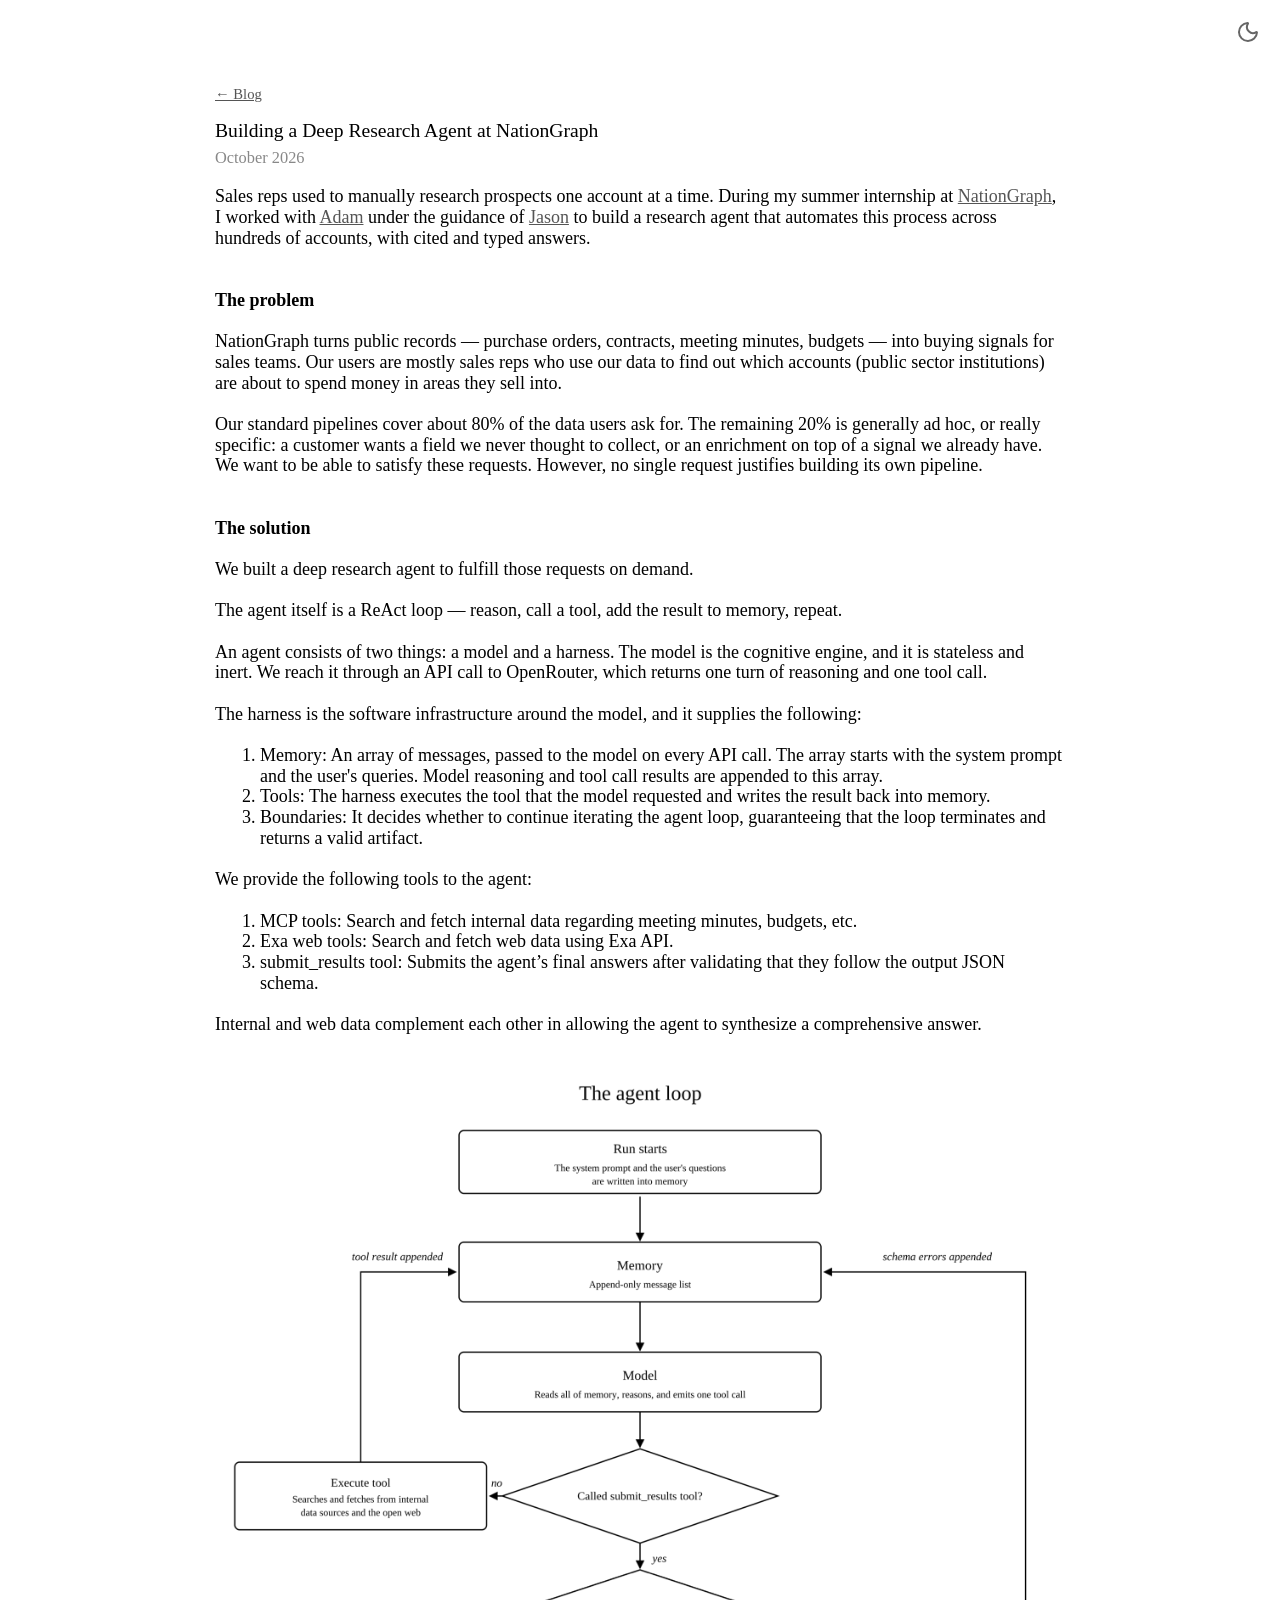
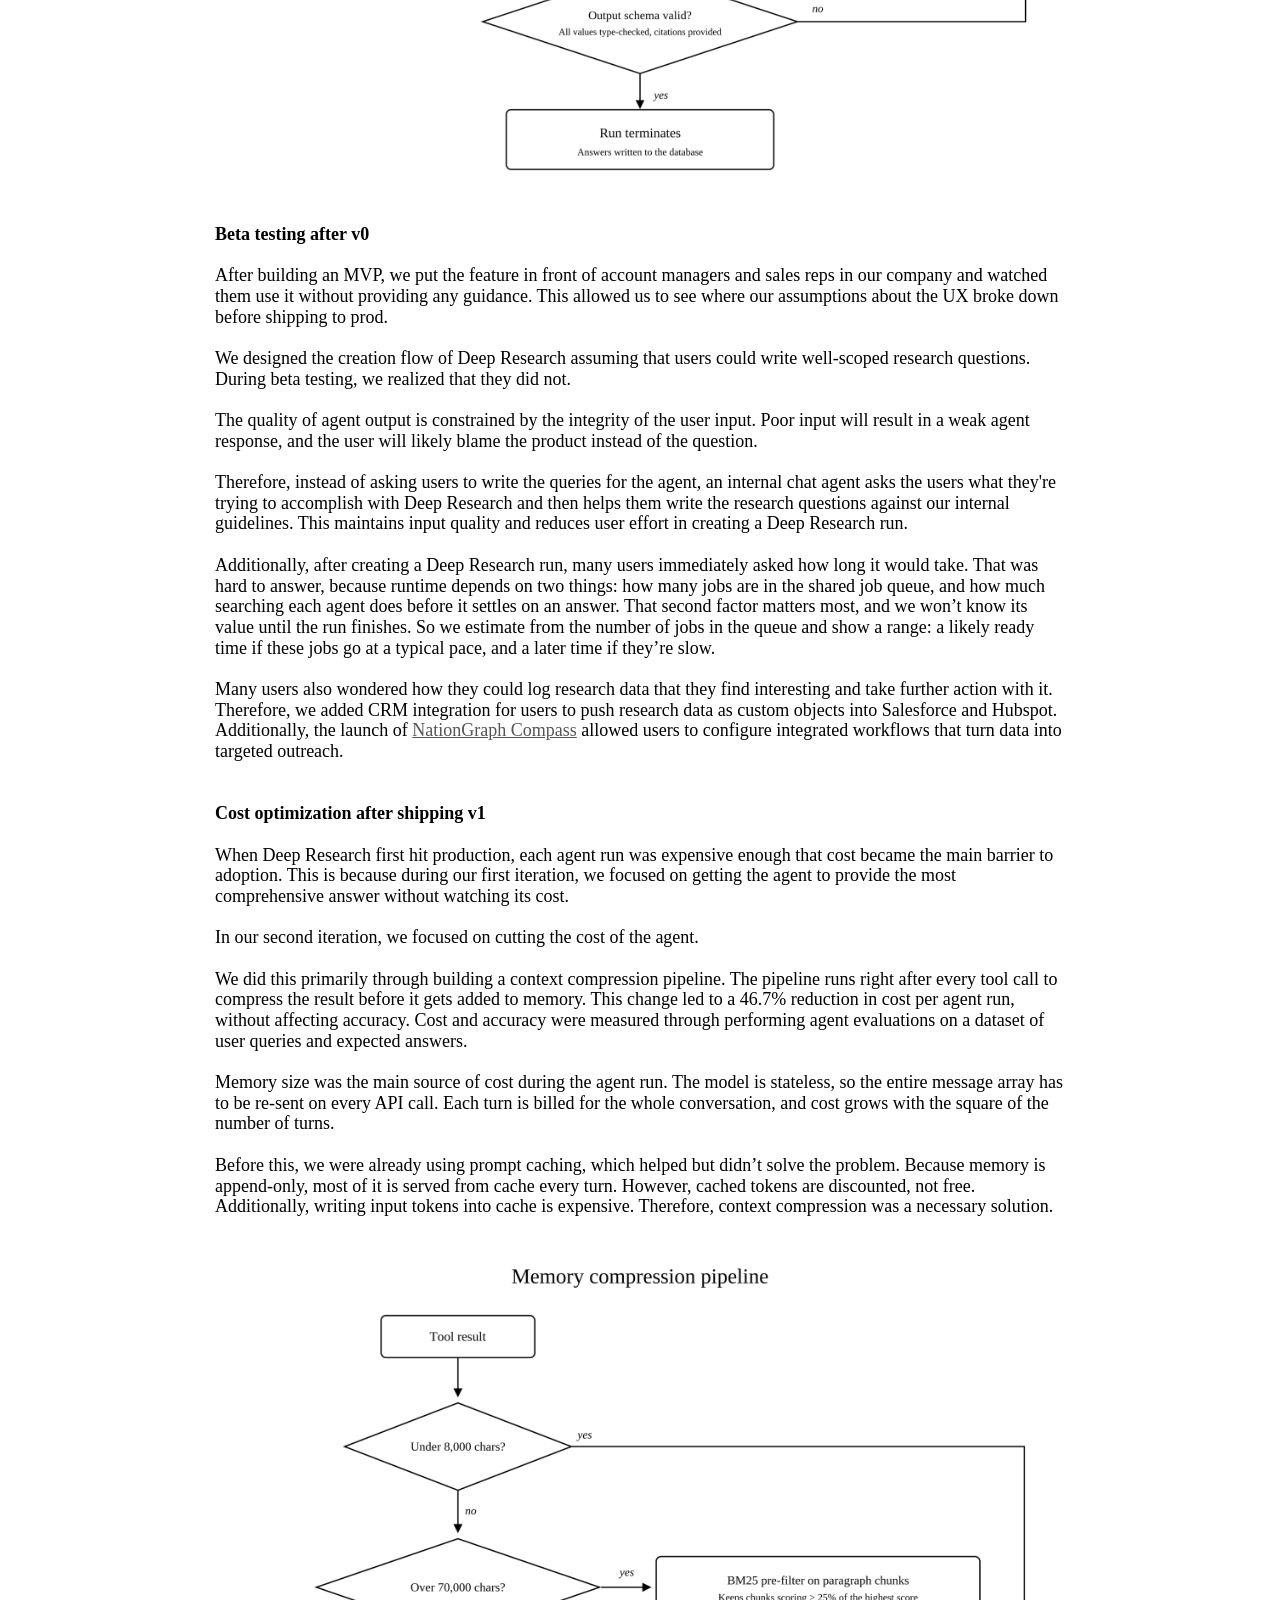
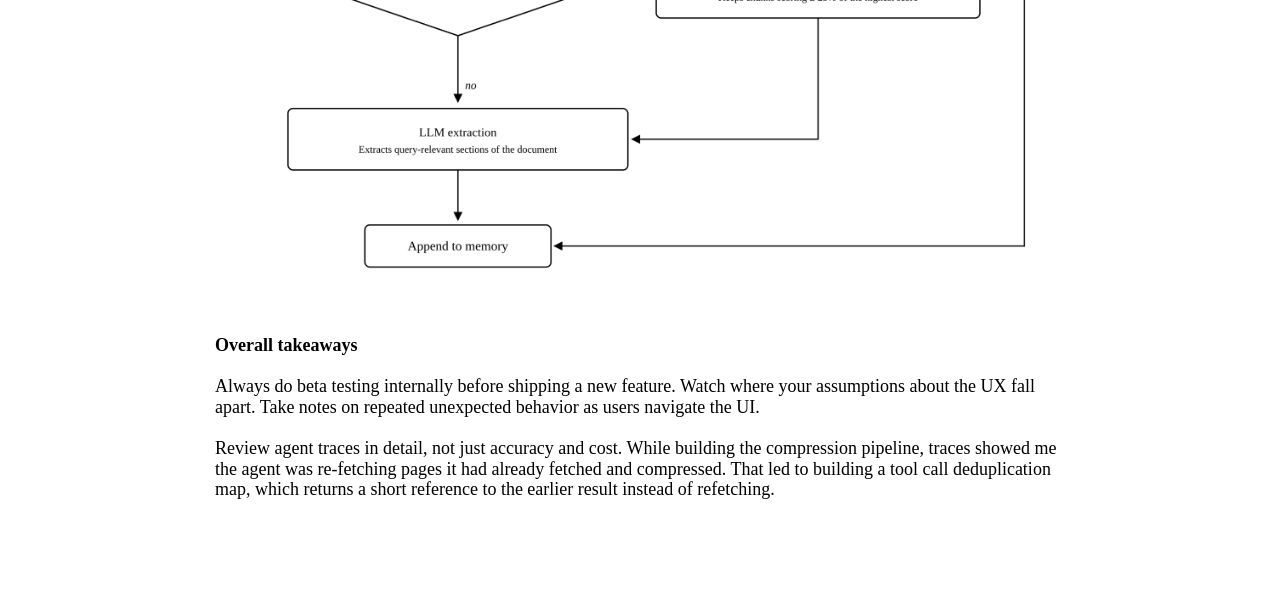
==== blog/building-a-deep-research-agent-at-nationgraph/index.html @ 51e27632 "fix image urls" ====
<!doctype html>
<html lang="en">
  <head>
    <meta charset="UTF-8" />
    <meta name="viewport" content="width=device-width, initial-scale=1.0" />
    <title>Building a Deep Research Agent at NationGraph | Joanna Lau</title>
    <link rel="icon" href="/favicon.ico" sizes="16x16 32x32 48x48" />
    <link rel="stylesheet" href="/styles.css" />
    <script>
      window.va = window.va || function () { (window.vaq = window.vaq || []).push(arguments); };
    </script>
    <script defer src="/_vercel/insights/script.js"></script>
  </head>
  <body>
    <input type="checkbox" id="theme-toggle" class="visually-hidden" aria-label="Dark mode" />
    <label for="theme-toggle" class="theme-toggle">
      <span class="label-dark"><svg aria-hidden="true" xmlns="http://www.w3.org/2000/svg" width="24" height="24" viewBox="0 0 24 24" fill="none" stroke="currentColor" stroke-width="2" stroke-linecap="round" stroke-linejoin="round" class="lucide lucide-moon preview-icon"><path d="M20.985 12.486a9 9 0 1 1-9.473-9.472c.405-.022.617.46.402.803a6 6 0 0 0 8.268 8.268c.344-.215.825-.004.803.401"/></svg></span>
      <span class="label-light"><svg aria-hidden="true" xmlns="http://www.w3.org/2000/svg" width="24" height="24" viewBox="0 0 24 24" fill="none" stroke="currentColor" stroke-width="2" stroke-linecap="round" stroke-linejoin="round" class="lucide lucide-sun preview-icon"><circle cx="12" cy="12" r="4"/><path d="M12 2v2"/><path d="M12 20v2"/><path d="m4.93 4.93 1.41 1.41"/><path d="m17.66 17.66 1.41 1.41"/><path d="M2 12h2"/><path d="M20 12h2"/><path d="m6.34 17.66-1.41 1.41"/><path d="m19.07 4.93-1.41 1.41"/></svg></span>
    </label>

    <main class="blog-post">
      <p class="back-link"><a href="/blog">&larr; Blog</a></p>
      <h1 class="post-title">Building a Deep Research Agent at NationGraph</h1>
      <p class="post-date">October 2026</p>
      <p>Sales reps used to manually research prospects one account at a time. During my summer internship at <a href="https://www.nationgraph.com/">NationGraph</a>, I worked with <a href="https://www.linkedin.com/in/adamomarali/">Adam</a> under the guidance of <a href="https://www.linkedin.com/in/jason-cao-1a8b94149/">Jason</a> to build a research agent that automates this process across hundreds of accounts, with cited and typed answers.</p>

      <h3>The problem</h3>
      <p>NationGraph turns public records — purchase orders, contracts, meeting minutes, budgets — into buying signals for sales teams. Our users are mostly sales reps who use our data to find out which accounts (public sector institutions) are about to spend money in areas they sell into.</p>
      <p>Our standard pipelines cover about 80% of the data users ask for. The remaining 20% is generally ad hoc, or really specific: a customer wants a field we never thought to collect, or an enrichment on top of a signal we already have. We want to be able to satisfy these requests. However, no single request justifies building its own pipeline.</p>

      <h3>The solution</h3>
      <p>We built a deep research agent to fulfill those requests on demand.</p>
      <p>The agent itself is a ReAct loop — reason, call a tool, add the result to memory, repeat.</p>
      <p>An agent consists of two things: a model and a harness. The model is the cognitive engine, and it is stateless and inert. We reach it through an API call to OpenRouter, which returns one turn of reasoning and one tool call.</p>
      <p>The harness is the software infrastructure around the model, and it supplies the following:</p>
      <ol>
        <li>Memory: An array of messages, passed to the model on every API call. The array starts with the system prompt and the user's queries. Model reasoning and tool call results are appended to this array.</li>
        <li>Tools: The harness executes the tool that the model requested and writes the result back into memory.</li>
        <li>Boundaries: It decides whether to continue iterating the agent loop, guaranteeing that the loop terminates and returns a valid artifact.</li>
      </ol>
      <p>We provide the following tools to the agent:</p>
      <ol>
        <li>MCP tools: Search and fetch internal data regarding meeting minutes, budgets, etc.</li>
        <li>Exa web tools: Search and fetch web data using Exa API.</li>
        <li>submit_results tool: Submits the agent’s final answers after validating that they follow the output JSON schema.</li>
      </ol>
      <p>Internal and web data complement each other in allowing the agent to synthesize a comprehensive answer.</p>

      <img class="blog-figure" src="/images/building-a-deep-research-agent-at-nationgraph/agent-loop.png" alt="The agent loop: run starts, memory, model, tool execution or submit_results, schema validation, run terminates" width="2000" height="1704" />

      <h3>Beta testing after v0</h3>
      <p>After building an MVP, we put the feature in front of account managers and sales reps in our company and watched them use it without providing any guidance. This allowed us to see where our assumptions about the UX broke down before shipping to prod.</p>
      <p>We designed the creation flow of Deep Research assuming that users could write well-scoped research questions. During beta testing, we realized that they did not.</p>
      <p>The quality of agent output is constrained by the integrity of the user input. Poor input will result in a weak agent response, and the user will likely blame the product instead of the question.</p>
      <p>Therefore, instead of asking users to write the queries for the agent, an internal chat agent asks the users what they're trying to accomplish with Deep Research and then helps them write the research questions against our internal guidelines. This maintains input quality and reduces user effort in creating a Deep Research run.</p>
      <p>Additionally, after creating a Deep Research run, many users immediately asked how long it would take. That was hard to answer, because runtime depends on two things: how many jobs are in the shared job queue, and how much searching each agent does before it settles on an answer. That second factor matters most, and we won’t know its value until the run finishes. So we estimate from the number of jobs in the queue and show a range: a likely ready time if these jobs go at a typical pace, and a later time if they’re slow.</p>
      <p>Many users also wondered how they could log research data that they find interesting and take further action with it. Therefore, we added CRM integration for users to push research data as custom objects into Salesforce and Hubspot. Additionally, the launch of <a href="https://www.nationgraph.com/compass">NationGraph Compass</a> allowed users to configure integrated workflows that turn data into targeted outreach.</p>

      <h3>Cost optimization after shipping v1</h3>
      <p>When Deep Research first hit production, each agent run was expensive enough that cost became the main barrier to adoption. This is because during our first iteration, we focused on getting the agent to provide the most comprehensive answer without watching its cost.</p>
      <p>In our second iteration, we focused on cutting the cost of the agent.</p>
      <p>We did this primarily through building a context compression pipeline. The pipeline runs right after every tool call to compress the result before it gets added to memory. This change led to a 46.7% reduction in cost per agent run, without affecting accuracy. Cost and accuracy were measured through performing agent evaluations on a dataset of user queries and expected answers.</p>
      <p>Memory size was the main source of cost during the agent run. The model is stateless, so the entire message array has to be re-sent on every API call. Each turn is billed for the whole conversation, and cost grows with the square of the number of turns.</p>
      <p>Before this, we were already using prompt caching, which helped but didn’t solve the problem. Because memory is append-only, most of it is served from cache every turn. However, cached tokens are discounted, not free. Additionally, writing input tokens into cache is expensive. Therefore, context compression was a necessary solution.</p>

      <img class="blog-figure" src="/images/building-a-deep-research-agent-at-nationgraph/memory-compression-pipeline.png" alt="Memory compression pipeline: tool results under 8,000 characters pass through; longer ones are BM25 pre-filtered if over 70,000 characters, then LLM-extracted before being appended to memory" width="2000" height="1535" />

      <h3>Overall takeaways</h3>
      <p>Always do beta testing internally before shipping a new feature. Watch where your assumptions about the UX fall apart. Take notes on repeated unexpected behavior as users navigate the UI.</p>
      <p>Review agent traces in detail, not just accuracy and cost. While building the compression pipeline, traces showed me the agent was re-fetching pages it had already fetched and compressed. That led to building a tool call deduplication map, which returns a short reference to the earlier result instead of refetching.</p>
    </main>
  </body>
</html>
---- styles.css ----
:root {
  --bg: #fff;
  --fg: #000;
  --link: #555; /* Dark grey */
  --muted: #888; /* Medium-light grey for secondary text, e.g. job roles */
}

/* Dark mode: switched on by the checkbox, no JavaScript needed. */
:root:has(#theme-toggle:checked) {
  --bg: #000;
  --fg: #e0e0e0;
  --link: #aaa;
  --muted: #888;
}

*,
*::before,
*::after {
  box-sizing: border-box;
}

body {
  margin: 0;
  font-family: 'Times New Roman', Times, serif;
  font-size: 12pt; /* Sizes in pt match Word's font sizes. */
  line-height: 1.5;
  background-color: var(--bg);
  color: var(--fg);
  transition:
    background-color 0.2s ease,
    color 0.2s ease;
}

/* Content column centered on the page, with text aligned left and top inside it. */
main {
  max-width: 640px;
  margin: 0 auto;
  padding: 74px 40px;
  text-align: left;
}

/* The 20px top padding is the only space above the first line; drop the heading's default margin. */
main > :first-child {
  margin-top: 0;
}

a {
  color: var(--link);
}

/* Name on the left, social icons on the right, vertically centered on one line. */
.page-header {
  display: flex;
  justify-content: space-between;
  align-items: center;
  gap: 1rem;
  margin-bottom: 1rem;
}

.page-header h2,
.page-header .social-links {
  margin: 0;
}

/* Page title on the left, a link on the right, aligned on the text baseline. */
.page-title {
  display: flex;
  justify-content: space-between;
  align-items: baseline;
  gap: 1rem;
}

.page-title h2 {
  margin: 0.83em 0;
}

.page-title a {
  font-size: 11pt;
}

main > .page-title:first-child {
  margin-top: 0;
}

main > .page-title:first-child h2 {
  margin-top: 0;
}

/* Blog catalog entry: title on the left, date on the right, same line (like .job-header). */
.post {
  margin-bottom: 1rem;
}

/* Blog post, laid out like reading a document full screen: large Times New Roman text
   (18px) in an 850px column with wide margins, single line spacing, one blank line between
   paragraphs, two before a section title. Children size themselves in em from this. */
main.blog-post {
  max-width: calc(850px + 80px); /* 850px of text plus the 40px side padding */
  padding-top: 86px;
  font-size: 18px;
  line-height: 1.15;
}

.blog-post p {
  margin: 0 0 1.15em;
}

.blog-post .back-link {
  font-size: 11pt;
}

/* Title: Times New Roman regular, a little larger than the body, as in the original document. */
.post-title {
  margin: 0;
  font-size: 1.09em;
  font-weight: normal;
}

.blog-post .post-date {
  margin: 0.4em 0 1.15em;
  font-size: 0.91em;
  color: var(--muted);
}

.blog-post h3 {
  margin: 2.3em 0 1.15em;
  font-size: 1em;
}

.blog-post ol,
.blog-post ul {
  margin: 0 0 1.15em;
  padding-left: 2.5em;
}

.post-header a {
  color: var(--fg);
}

.post-header {
  display: flex;
  justify-content: space-between;
  align-items: baseline;
  gap: 1rem;
}

.back-link {
  margin-bottom: 1rem;
}

main > .back-link + h2 {
  margin-top: 0;
}

.blog-figure {
  display: block;
  width: 100%;
  height: auto;
  margin: 1.5rem 0;
}

/* Social icon links in a row; faded like the theme toggle, fully opaque on hover. */
.social-links {
  display: flex;
  flex-wrap: wrap;
  align-items: center;
  gap: 0.7rem;
}

.social-links a {
  display: flex;
  color: var(--fg);
  opacity: 0.6;
  transition: opacity 0.15s ease;
}

.social-links a:hover,
.social-links a:focus-visible {
  opacity: 1;
}

.social-links svg {
  display: block;
  width: 22px;
  height: 22px;
}

/* Photo carousel: photos stacked in one spot; the active one fades in. */
.carousel {
  display: grid;
  margin-top: 0.75rem;
  overflow: hidden;
  border-radius: 4px;
}

.carousel img {
  grid-area: 1 / 1;
  display: block;
  width: 100%;
  height: auto;
  opacity: 0;
}

.carousel img.active {
  opacity: 1;
}

/* Tap hint (a hand icon) in the carousel's bottom-right corner, only on touch screens
   (phones and tablets). Taps pass through it to the carousel. */
.tap-hint {
  grid-area: 1 / 1;
  align-self: end;
  justify-self: end;
  display: none;
  margin: 0 0.75rem 0.75rem 0;
  padding: 0.24em;
  border-radius: 999px;
  background: rgba(0, 0, 0, 0.55);
  color: #fff;
  font-size: 11pt;
  pointer-events: none;
  animation: tap-hint-pulse 1.6s ease-in-out infinite;
}

/* Tilt the hand slightly so it looks casual rather than rigid. */
.tap-hint svg {
  display: block;
  transform: rotate(-15deg);
}

@media (hover: none) and (pointer: coarse) {
  .tap-hint {
    display: flex;
  }
}

@keyframes tap-hint-pulse {
  50% {
    transform: scale(1.06);
  }
}

@media (prefers-reduced-motion: reduce) {
  .tap-hint {
    animation: none;
  }
}

/* Description of the photo that's showing; filled in by the carousel script. */
.carousel-caption {
  min-height: 1.5em; /* Keep the line's space even when a photo has no caption. */
  margin-top: 0.4rem;
  font-size: 11pt;
  color: var(--muted);
  text-align: center;
}

.job {
  margin-bottom: 1rem;
}

/* Company name on the left, year on the right, same line. */
.job-header {
  display: flex;
  justify-content: space-between;
  align-items: baseline;
  gap: 1rem;
}

/* Extra space between the content sections (e.g. intro and Work). */
.section + .section {
  margin-top: 2.5rem;
}

/* Gap between the paragraphs in the intro. */
.intro > p + p {
  margin-top: 17px;
}

/* Company logo before a company name. Its center stays at the middle of the capital
   letters; change --logo-size to resize it (1cap = exactly as tall as the capitals). */
.company-logo {
  --logo-size: 2cap;
  height: 1.192em; /* Fallback: 1.8x Times New Roman's cap height (0.662em). */
  height: var(--logo-size);
  width: auto;
  border-radius: 20%; /* Crop the square logo to a circle. */
  margin-right: 0.3em;
  /* Lower the bottom by half the extra height so the center doesn't move. */
  vertical-align: -0.265em;
  vertical-align: calc((1cap - var(--logo-size)) / 2);
}

/* Role next to the company name, in grey. */
.job-role {
  margin-left: 1em;
  font-size: 11pt;
  color: var(--muted);
}

.job-desc {
  font-size: 11pt;
  font-style: italic;
}

h1 {
  font-size: inherit;
}

/* Name */
h2 {
  font-size: 14pt;
}

/* Section titles, e.g. Work */
h3 {
  font-size: 12pt;
}

h1 {
  margin: 0 0 1rem;
}

p {
  margin: 0.25rem 0;
}

/* Icon-only theme toggle: slightly faded, fully opaque on hover. */
.theme-toggle {
  position: fixed;
  top: 16px;
  right: 16px;
  display: flex;
  padding: 4px;
  border-radius: 6px;
  cursor: pointer;
  user-select: none;
  opacity: 0.6;
  transition: opacity 0.15s ease;
}

.theme-toggle:hover {
  opacity: 1;
}

/* Remove the inline gap under the icons. */
.theme-toggle svg {
  display: block;
}

#theme-toggle:focus-visible + .theme-toggle {
  opacity: 1;
  outline: 2px solid var(--fg);
  outline-offset: 2px;
}

.label-light,
#theme-toggle:checked + .theme-toggle .label-dark {
  display: none;
}

#theme-toggle:checked + .theme-toggle .label-light {
  display: block;
}

/* Hidden visually but still reachable by keyboard and screen readers. */
.visually-hidden {
  position: absolute;
  width: 1px;
  height: 1px;
  margin: -1px;
  overflow: hidden;
  clip: rect(0 0 0 0);
  white-space: nowrap;
  border: 0;
}

/* Small logo shown inline with text; sized to the text so it scales with it. */
.inline-icon {
  /* Optical nudge upward; the icon is taller than the capitals, so true centering looks low. */
  --icon-nudge: 0.08em;
  height: 1.25em;
  width: auto;
  /* Center the icon on the capital letters (half the cap height minus half the icon), then nudge. */
  vertical-align: calc(-0.275em + var(--icon-nudge));
  vertical-align: calc(0.5cap - 0.625em + var(--icon-nudge));
}
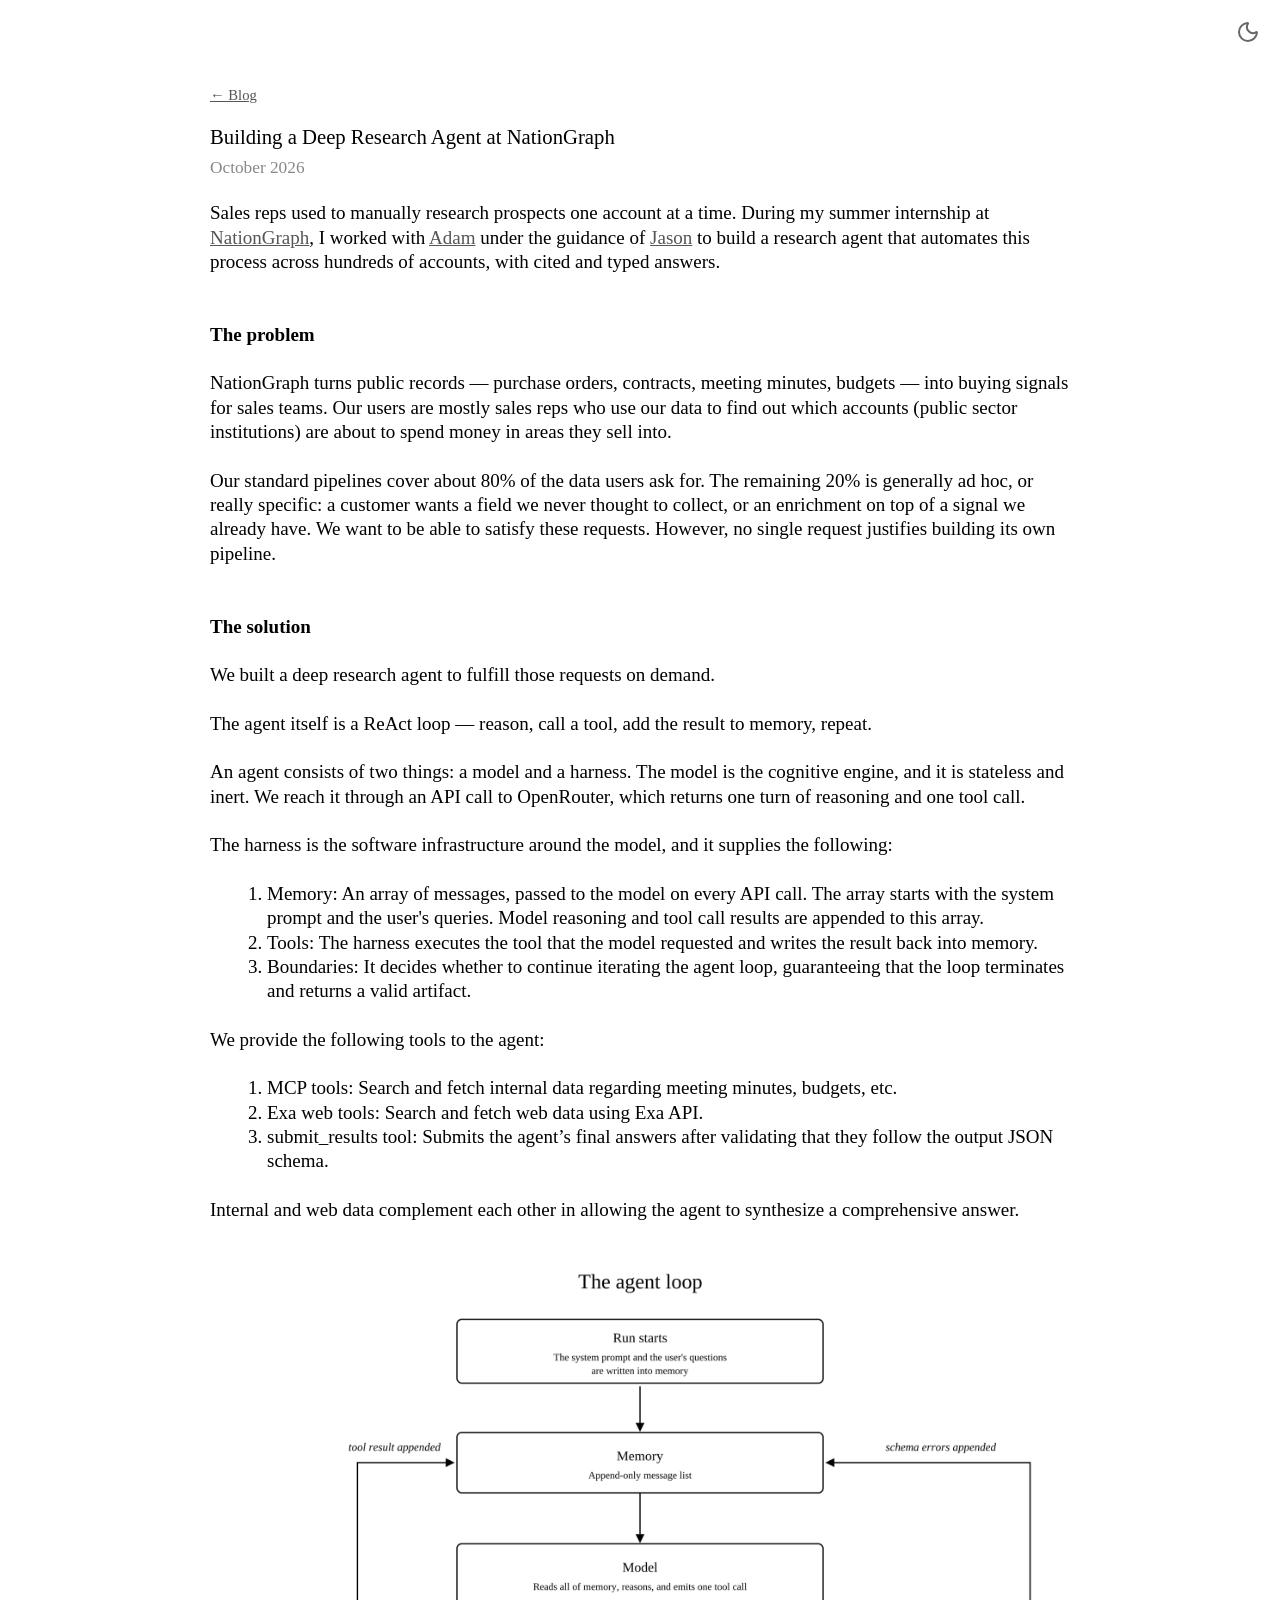
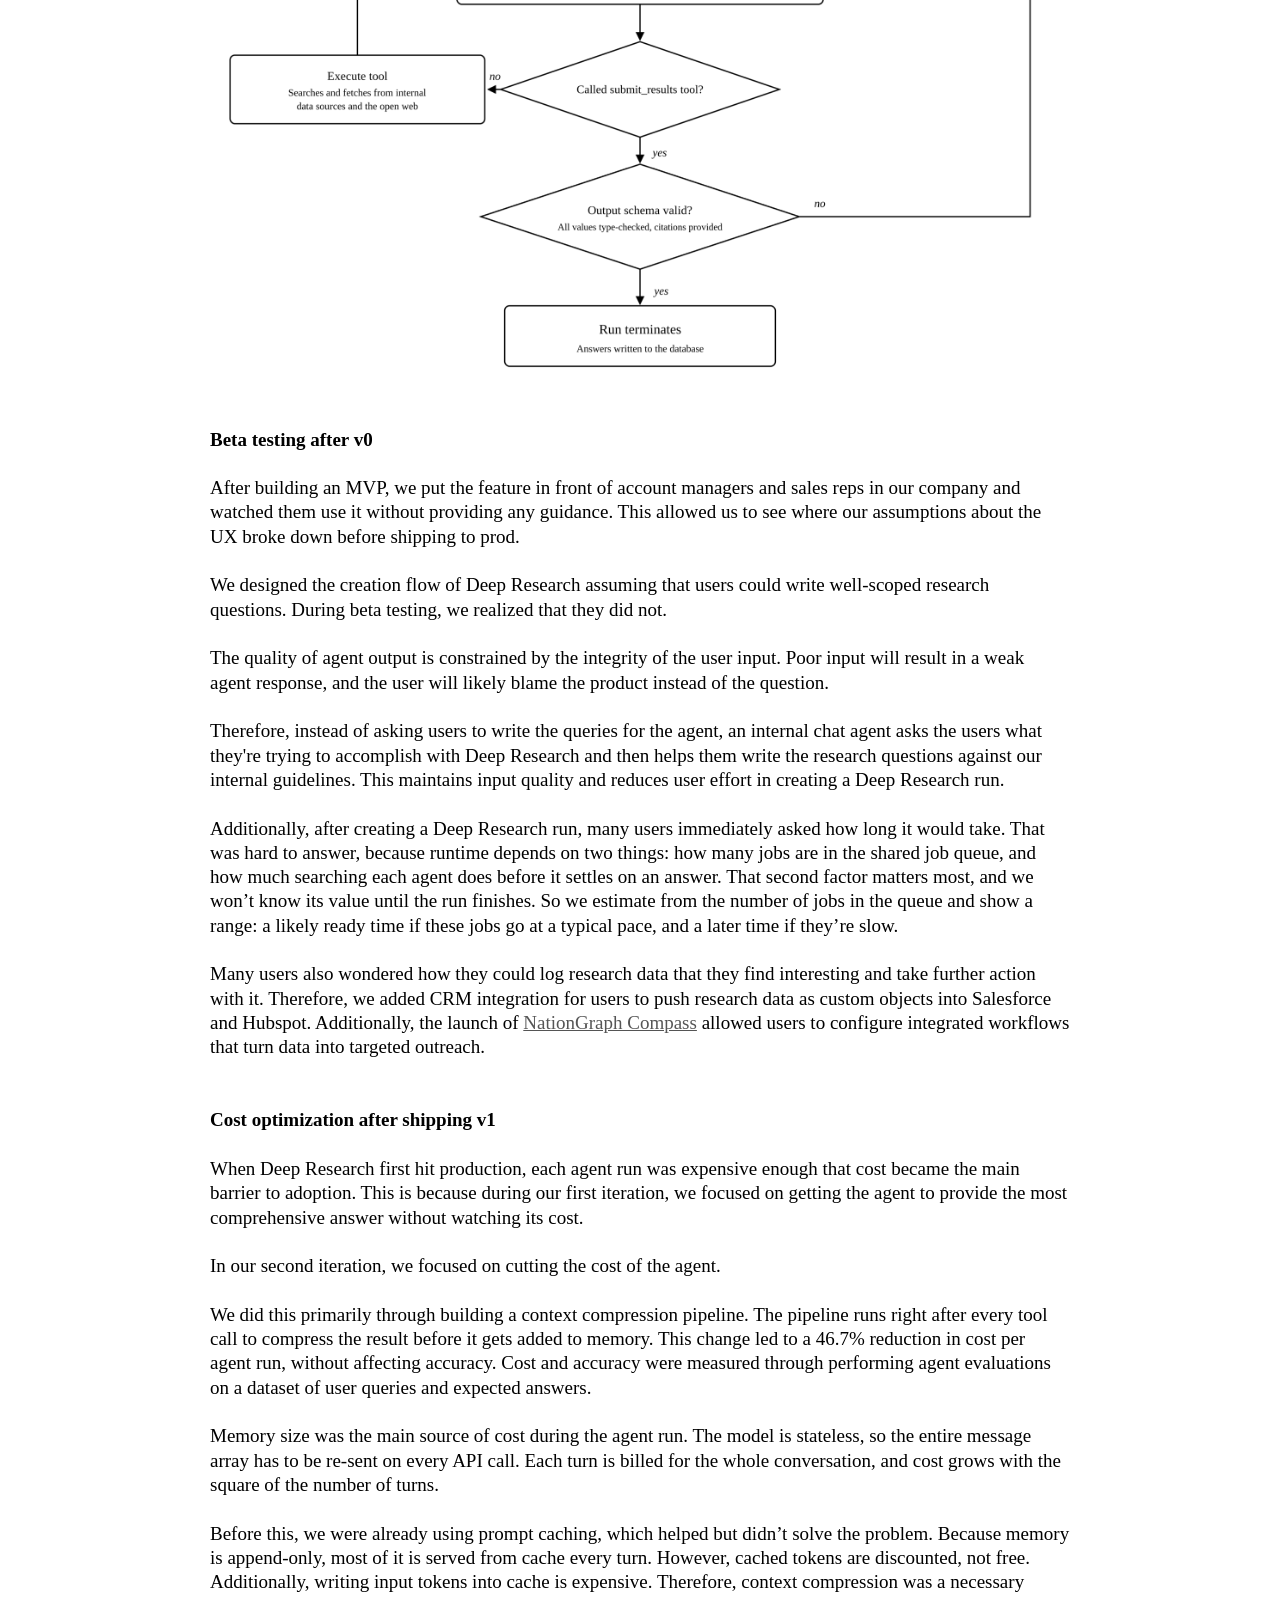
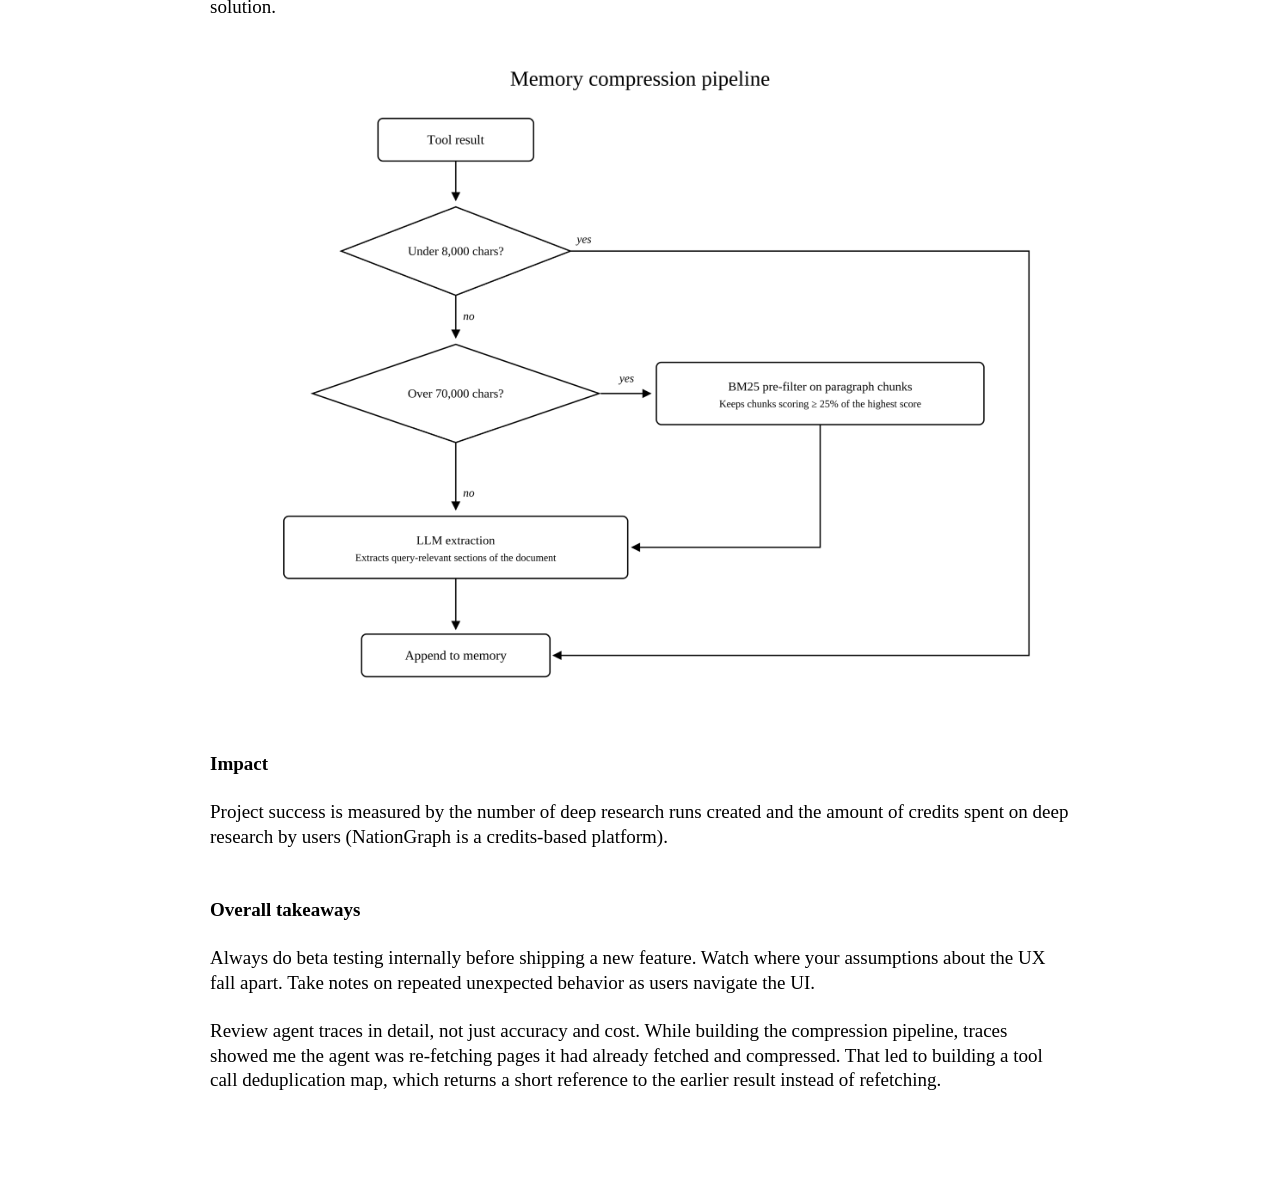
==== commit 74c041be: "update blog" ====
--- a/blog/building-a-deep-research-agent-at-nationgraph/index.html
+++ b/blog/building-a-deep-research-agent-at-nationgraph/index.html
@@ -65,6 +65,9 @@
 
       <img class="blog-figure" src="/images/building-a-deep-research-agent-at-nationgraph/memory-compression-pipeline.png" alt="Memory compression pipeline: tool results under 8,000 characters pass through; longer ones are BM25 pre-filtered if over 70,000 characters, then LLM-extracted before being appended to memory" width="2000" height="1535" />
 
+      <h3>Impact</h3>
+      <p>Project success is measured by the number of deep research runs created and the amount of credits spent on deep research by users (NationGraph is a credits-based platform).</p>
+
       <h3>Overall takeaways</h3>
       <p>Always do beta testing internally before shipping a new feature. Watch where your assumptions about the UX fall apart. Take notes on repeated unexpected behavior as users navigate the UI.</p>
       <p>Review agent traces in detail, not just accuracy and cost. While building the compression pipeline, traces showed me the agent was re-fetching pages it had already fetched and compressed. That led to building a tool call deduplication map, which returns a short reference to the earlier result instead of refetching.</p>
--- a/styles.css
+++ b/styles.css
@@ -92,17 +92,17 @@
 }
 
 /* Blog post, laid out like reading a document full screen: large Times New Roman text
-   (18px) in an 850px column with wide margins, single line spacing, one blank line between
+   (19px) in an 860px column with wide margins, single line spacing, one blank line between
    paragraphs, two before a section title. Children size themselves in em from this. */
 main.blog-post {
-  max-width: calc(850px + 80px); /* 850px of text plus the 40px side padding */
+  max-width: calc(860px + 80px); /* 860px of text plus the 40px side padding */
   padding-top: 86px;
-  font-size: 18px;
-  line-height: 1.15;
+  font-size: 19px;
+  line-height: 1.28;
 }
 
 .blog-post p {
-  margin: 0 0 1.15em;
+  margin: 0 0 1.28em;
 }
 
 .blog-post .back-link {
@@ -117,20 +117,20 @@
 }
 
 .blog-post .post-date {
-  margin: 0.4em 0 1.15em;
+  margin: 0.4em 0 1.28em;
   font-size: 0.91em;
   color: var(--muted);
 }
 
 .blog-post h3 {
-  margin: 2.3em 0 1.15em;
+  margin: 2.56em 0 1.28em;
   font-size: 1em;
 }
 
 .blog-post ol,
 .blog-post ul {
-  margin: 0 0 1.15em;
-  padding-left: 2.5em;
+  margin: 0 0 1.28em;
+  padding-left: 3em;
 }
 
 .post-header a {
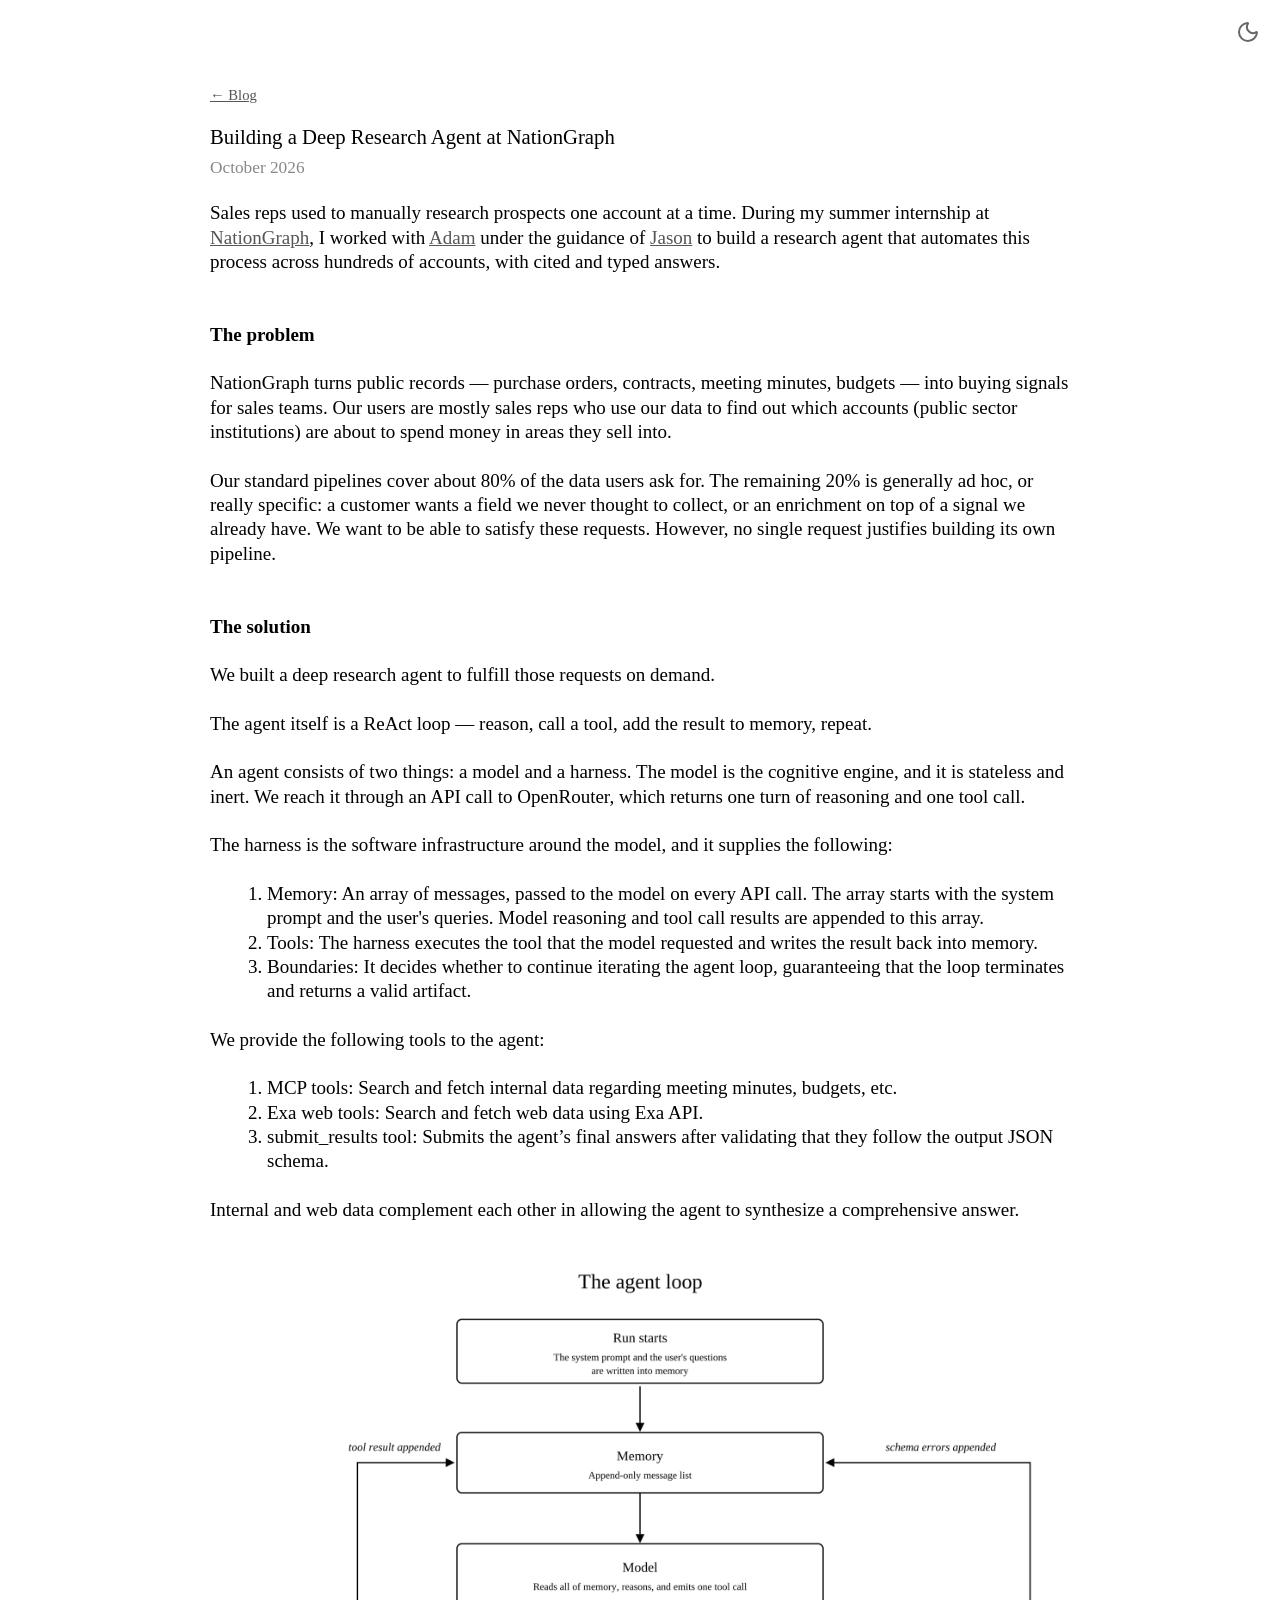
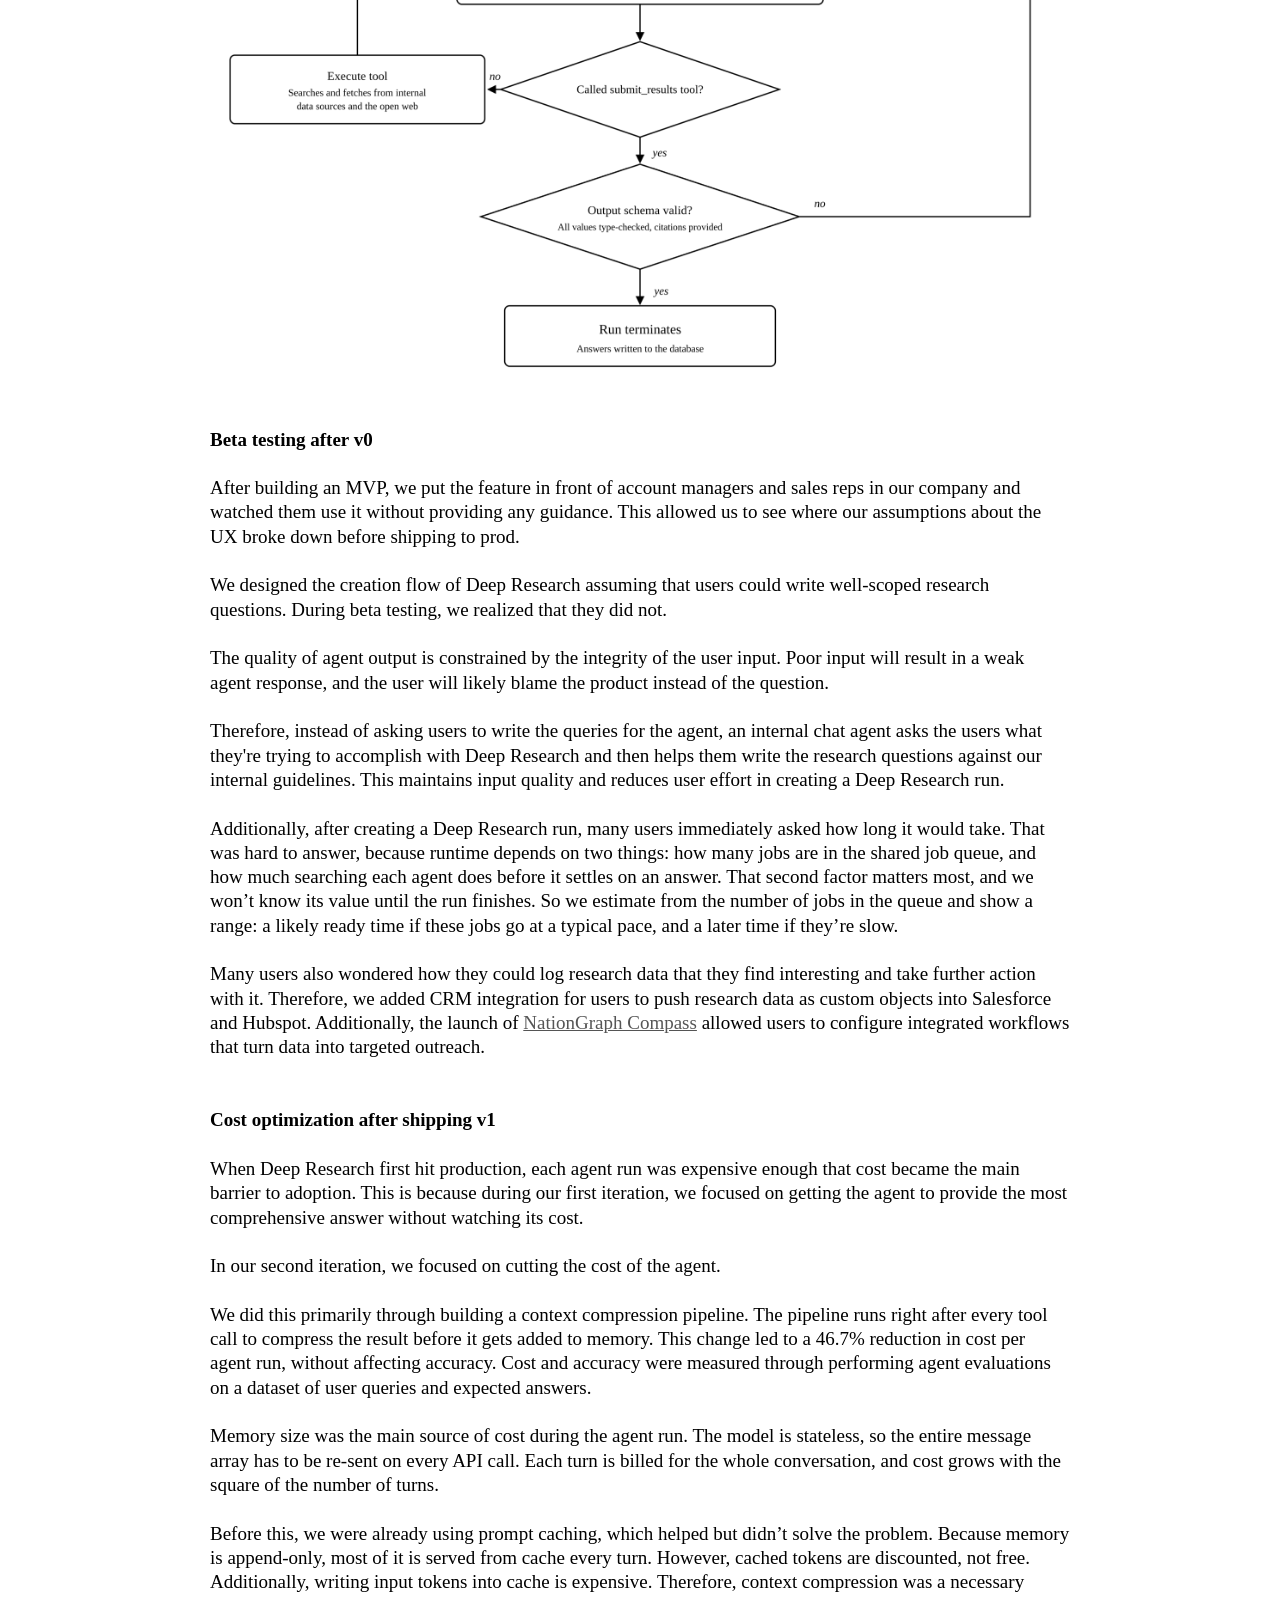
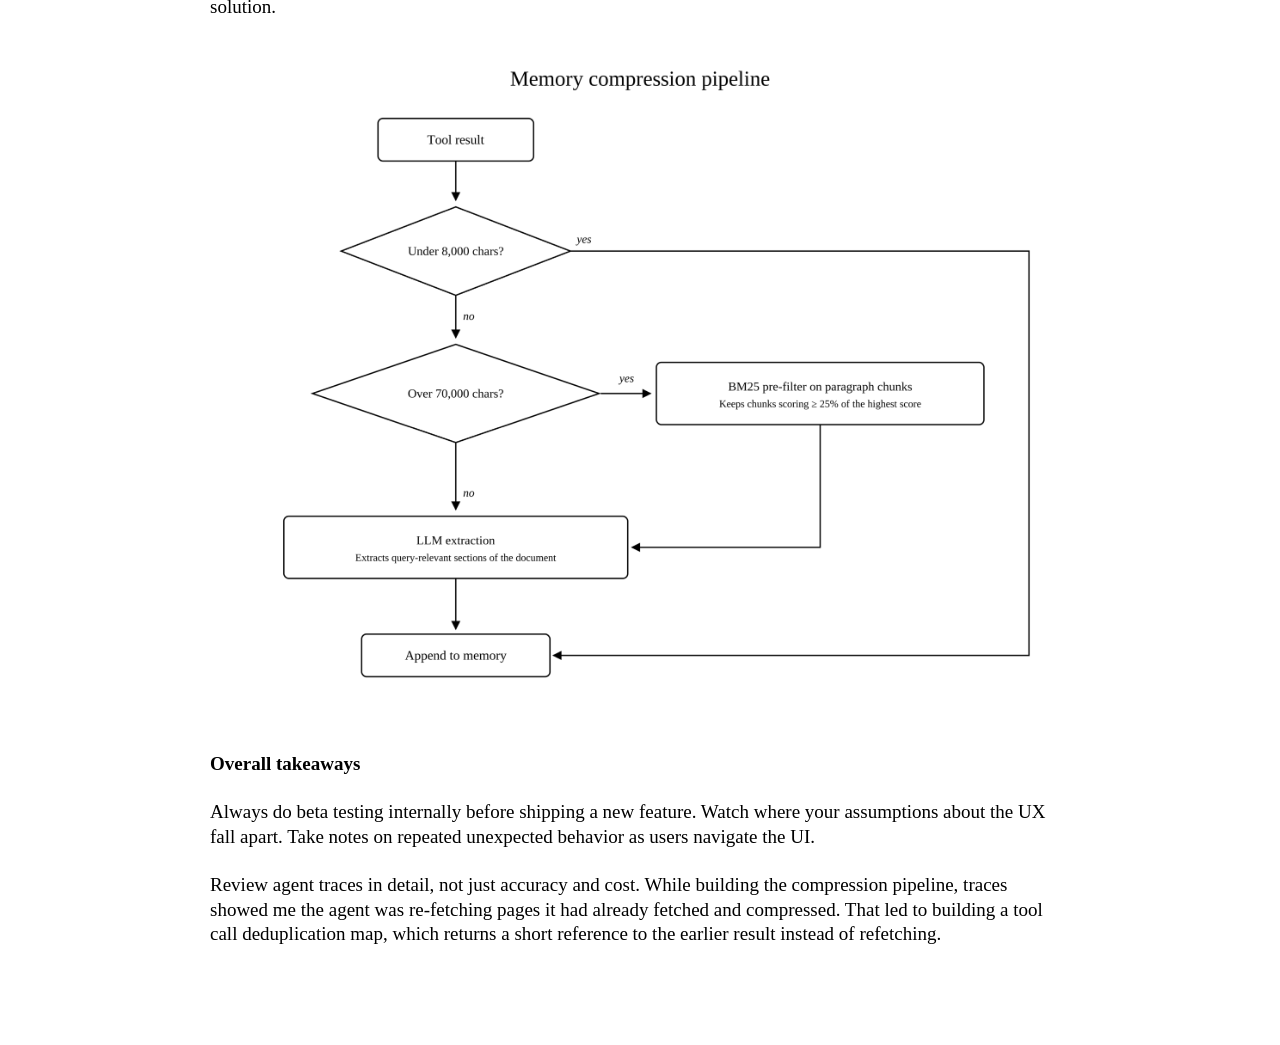
==== commit 2bf7d43a: "update blog" ====
--- a/blog/building-a-deep-research-agent-at-nationgraph/index.html
+++ b/blog/building-a-deep-research-agent-at-nationgraph/index.html
@@ -65,9 +65,6 @@
 
       <img class="blog-figure" src="/images/building-a-deep-research-agent-at-nationgraph/memory-compression-pipeline.png" alt="Memory compression pipeline: tool results under 8,000 characters pass through; longer ones are BM25 pre-filtered if over 70,000 characters, then LLM-extracted before being appended to memory" width="2000" height="1535" />
 
-      <h3>Impact</h3>
-      <p>Project success is measured by the number of deep research runs created and the amount of credits spent on deep research by users (NationGraph is a credits-based platform).</p>
-
       <h3>Overall takeaways</h3>
       <p>Always do beta testing internally before shipping a new feature. Watch where your assumptions about the UX fall apart. Take notes on repeated unexpected behavior as users navigate the UI.</p>
       <p>Review agent traces in detail, not just accuracy and cost. While building the compression pipeline, traces showed me the agent was re-fetching pages it had already fetched and compressed. That led to building a tool call deduplication map, which returns a short reference to the earlier result instead of refetching.</p>
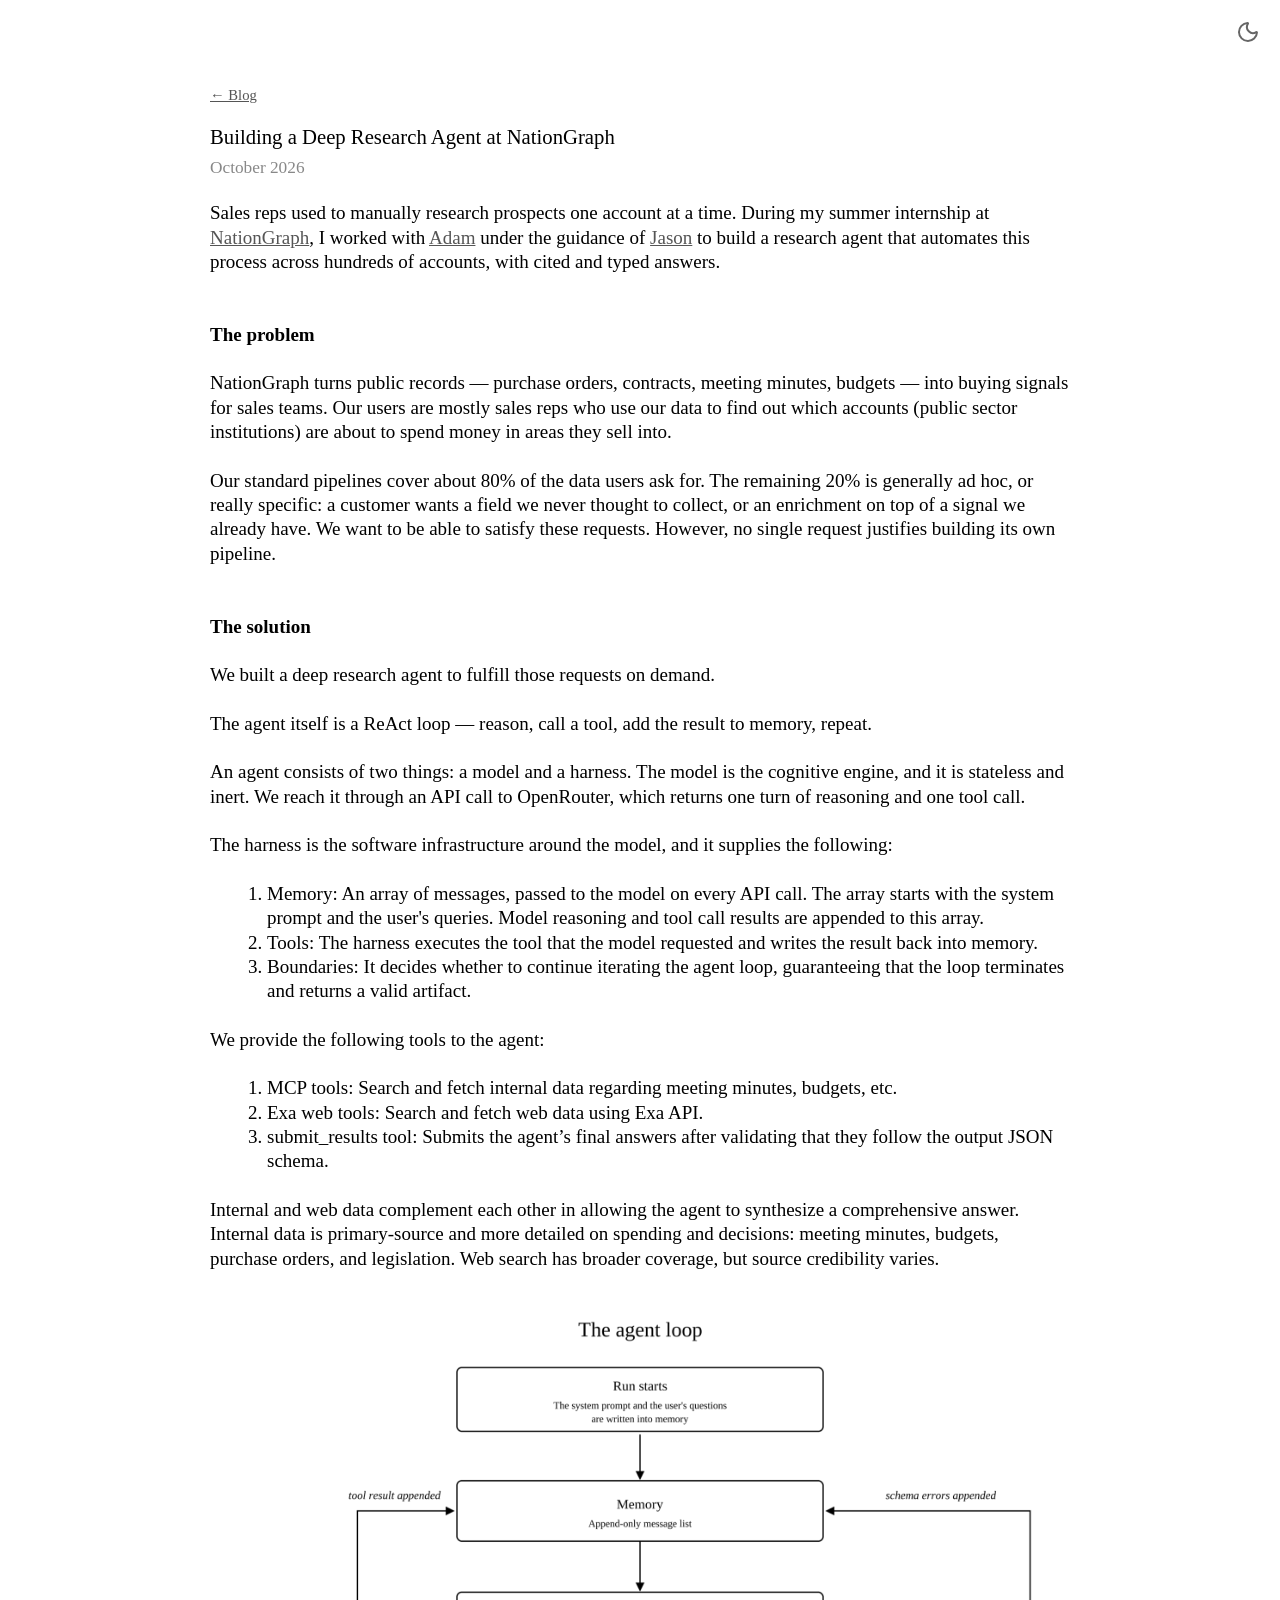
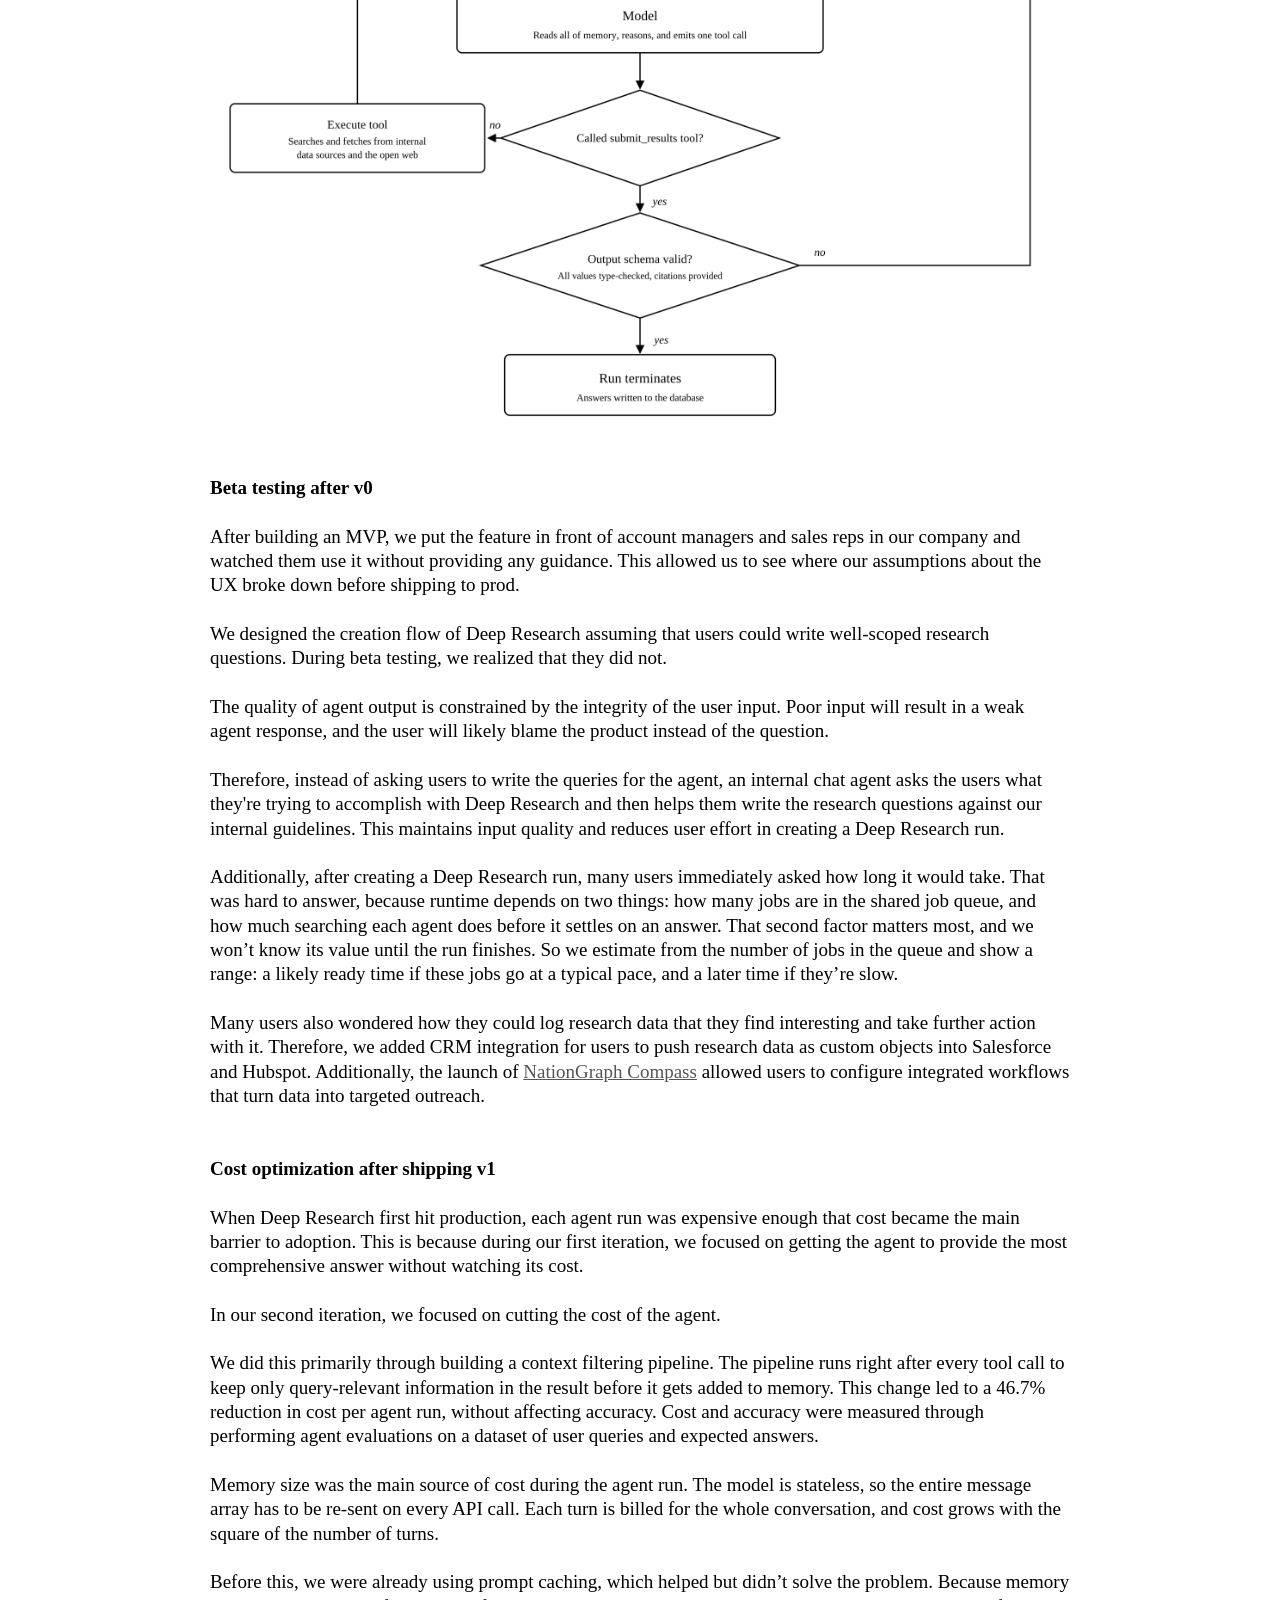
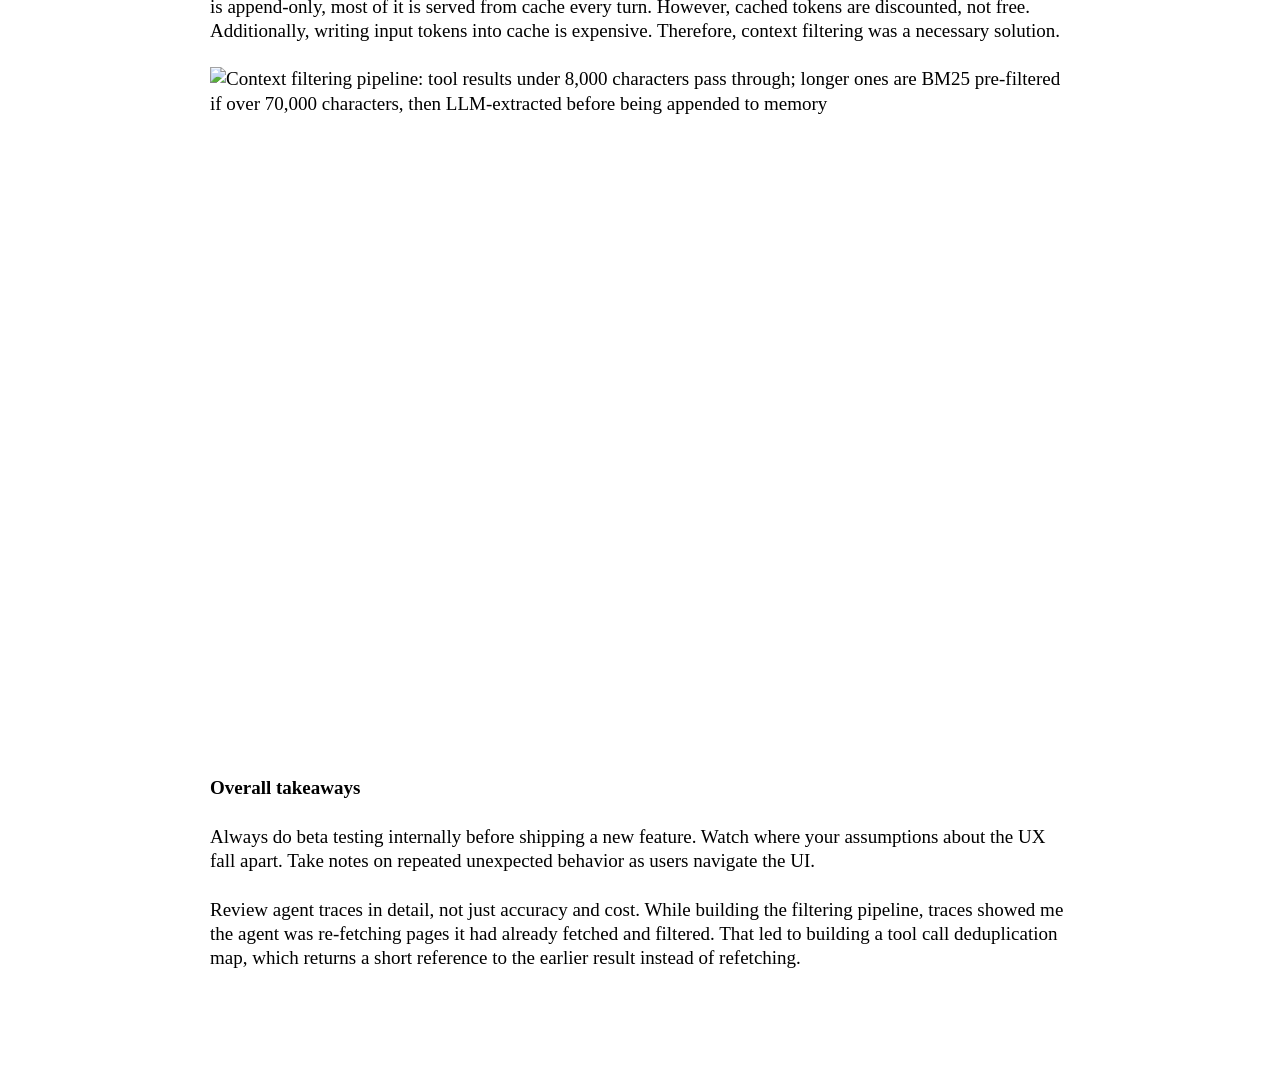
==== commit a812d9f2: "dpr blog update" ====
--- a/blog/building-a-deep-research-agent-at-nationgraph/index.html
+++ b/blog/building-a-deep-research-agent-at-nationgraph/index.html
@@ -44,7 +44,7 @@
         <li>Exa web tools: Search and fetch web data using Exa API.</li>
         <li>submit_results tool: Submits the agent’s final answers after validating that they follow the output JSON schema.</li>
       </ol>
-      <p>Internal and web data complement each other in allowing the agent to synthesize a comprehensive answer.</p>
+      <p>Internal and web data complement each other in allowing the agent to synthesize a comprehensive answer. Internal data is primary-source and more detailed on spending and decisions: meeting minutes, budgets, purchase orders, and legislation. Web search has broader coverage, but source credibility varies.</p>
 
       <img class="blog-figure" src="/images/building-a-deep-research-agent-at-nationgraph/agent-loop.png" alt="The agent loop: run starts, memory, model, tool execution or submit_results, schema validation, run terminates" width="2000" height="1704" />
 
@@ -59,15 +59,15 @@
       <h3>Cost optimization after shipping v1</h3>
       <p>When Deep Research first hit production, each agent run was expensive enough that cost became the main barrier to adoption. This is because during our first iteration, we focused on getting the agent to provide the most comprehensive answer without watching its cost.</p>
       <p>In our second iteration, we focused on cutting the cost of the agent.</p>
-      <p>We did this primarily through building a context compression pipeline. The pipeline runs right after every tool call to compress the result before it gets added to memory. This change led to a 46.7% reduction in cost per agent run, without affecting accuracy. Cost and accuracy were measured through performing agent evaluations on a dataset of user queries and expected answers.</p>
+      <p>We did this primarily through building a context filtering pipeline. The pipeline runs right after every tool call to keep only query-relevant information in the result before it gets added to memory. This change led to a 46.7% reduction in cost per agent run, without affecting accuracy. Cost and accuracy were measured through performing agent evaluations on a dataset of user queries and expected answers.</p>
       <p>Memory size was the main source of cost during the agent run. The model is stateless, so the entire message array has to be re-sent on every API call. Each turn is billed for the whole conversation, and cost grows with the square of the number of turns.</p>
-      <p>Before this, we were already using prompt caching, which helped but didn’t solve the problem. Because memory is append-only, most of it is served from cache every turn. However, cached tokens are discounted, not free. Additionally, writing input tokens into cache is expensive. Therefore, context compression was a necessary solution.</p>
+      <p>Before this, we were already using prompt caching, which helped but didn’t solve the problem. Because memory is append-only, most of it is served from cache every turn. However, cached tokens are discounted, not free. Additionally, writing input tokens into cache is expensive. Therefore, context filtering was a necessary solution.</p>
 
-      <img class="blog-figure" src="/images/building-a-deep-research-agent-at-nationgraph/memory-compression-pipeline.png" alt="Memory compression pipeline: tool results under 8,000 characters pass through; longer ones are BM25 pre-filtered if over 70,000 characters, then LLM-extracted before being appended to memory" width="2000" height="1535" />
+      <img class="blog-figure" src="/images/building-a-deep-research-agent-at-nationgraph/context-filtering-pipeline.png" alt="Context filtering pipeline: tool results under 8,000 characters pass through; longer ones are BM25 pre-filtered if over 70,000 characters, then LLM-extracted before being appended to memory" width="2000" height="1535" />
 
       <h3>Overall takeaways</h3>
       <p>Always do beta testing internally before shipping a new feature. Watch where your assumptions about the UX fall apart. Take notes on repeated unexpected behavior as users navigate the UI.</p>
-      <p>Review agent traces in detail, not just accuracy and cost. While building the compression pipeline, traces showed me the agent was re-fetching pages it had already fetched and compressed. That led to building a tool call deduplication map, which returns a short reference to the earlier result instead of refetching.</p>
+      <p>Review agent traces in detail, not just accuracy and cost. While building the filtering pipeline, traces showed me the agent was re-fetching pages it had already fetched and filtered. That led to building a tool call deduplication map, which returns a short reference to the earlier result instead of refetching.</p>
     </main>
   </body>
 </html>
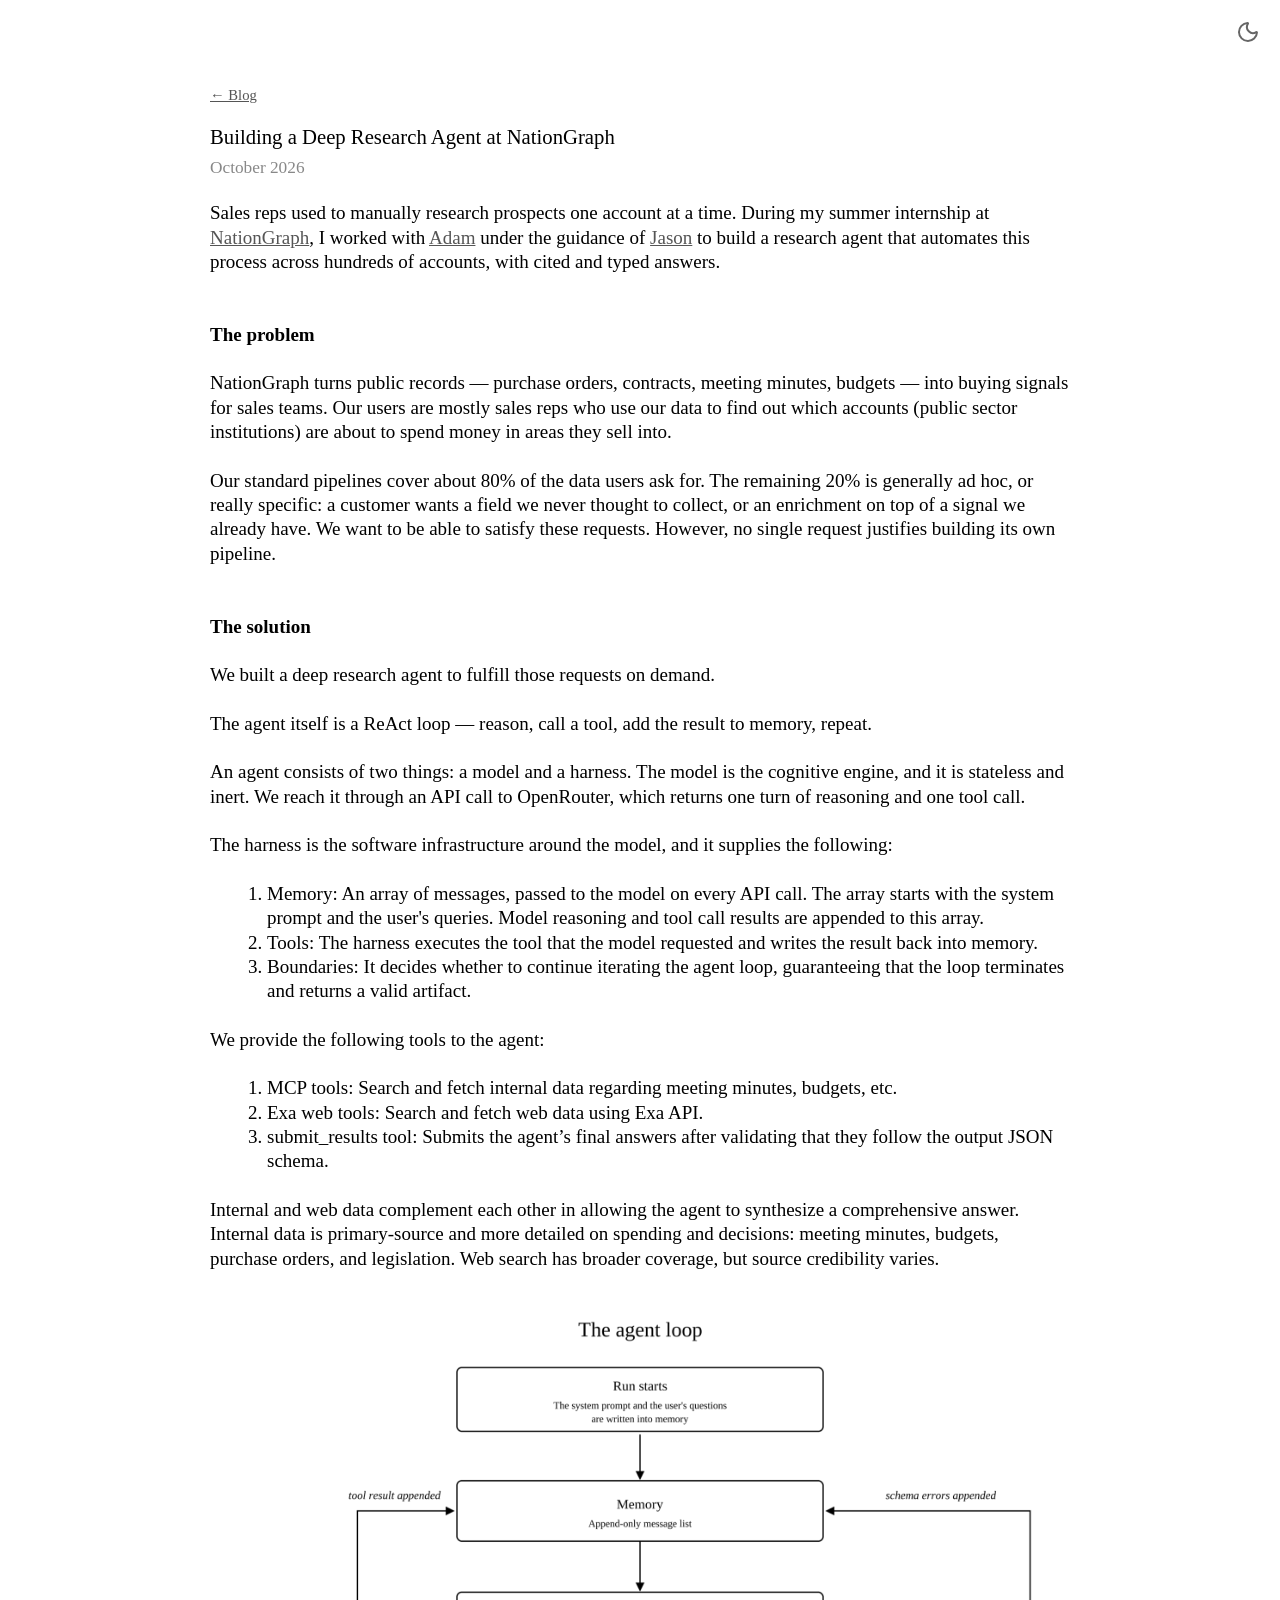
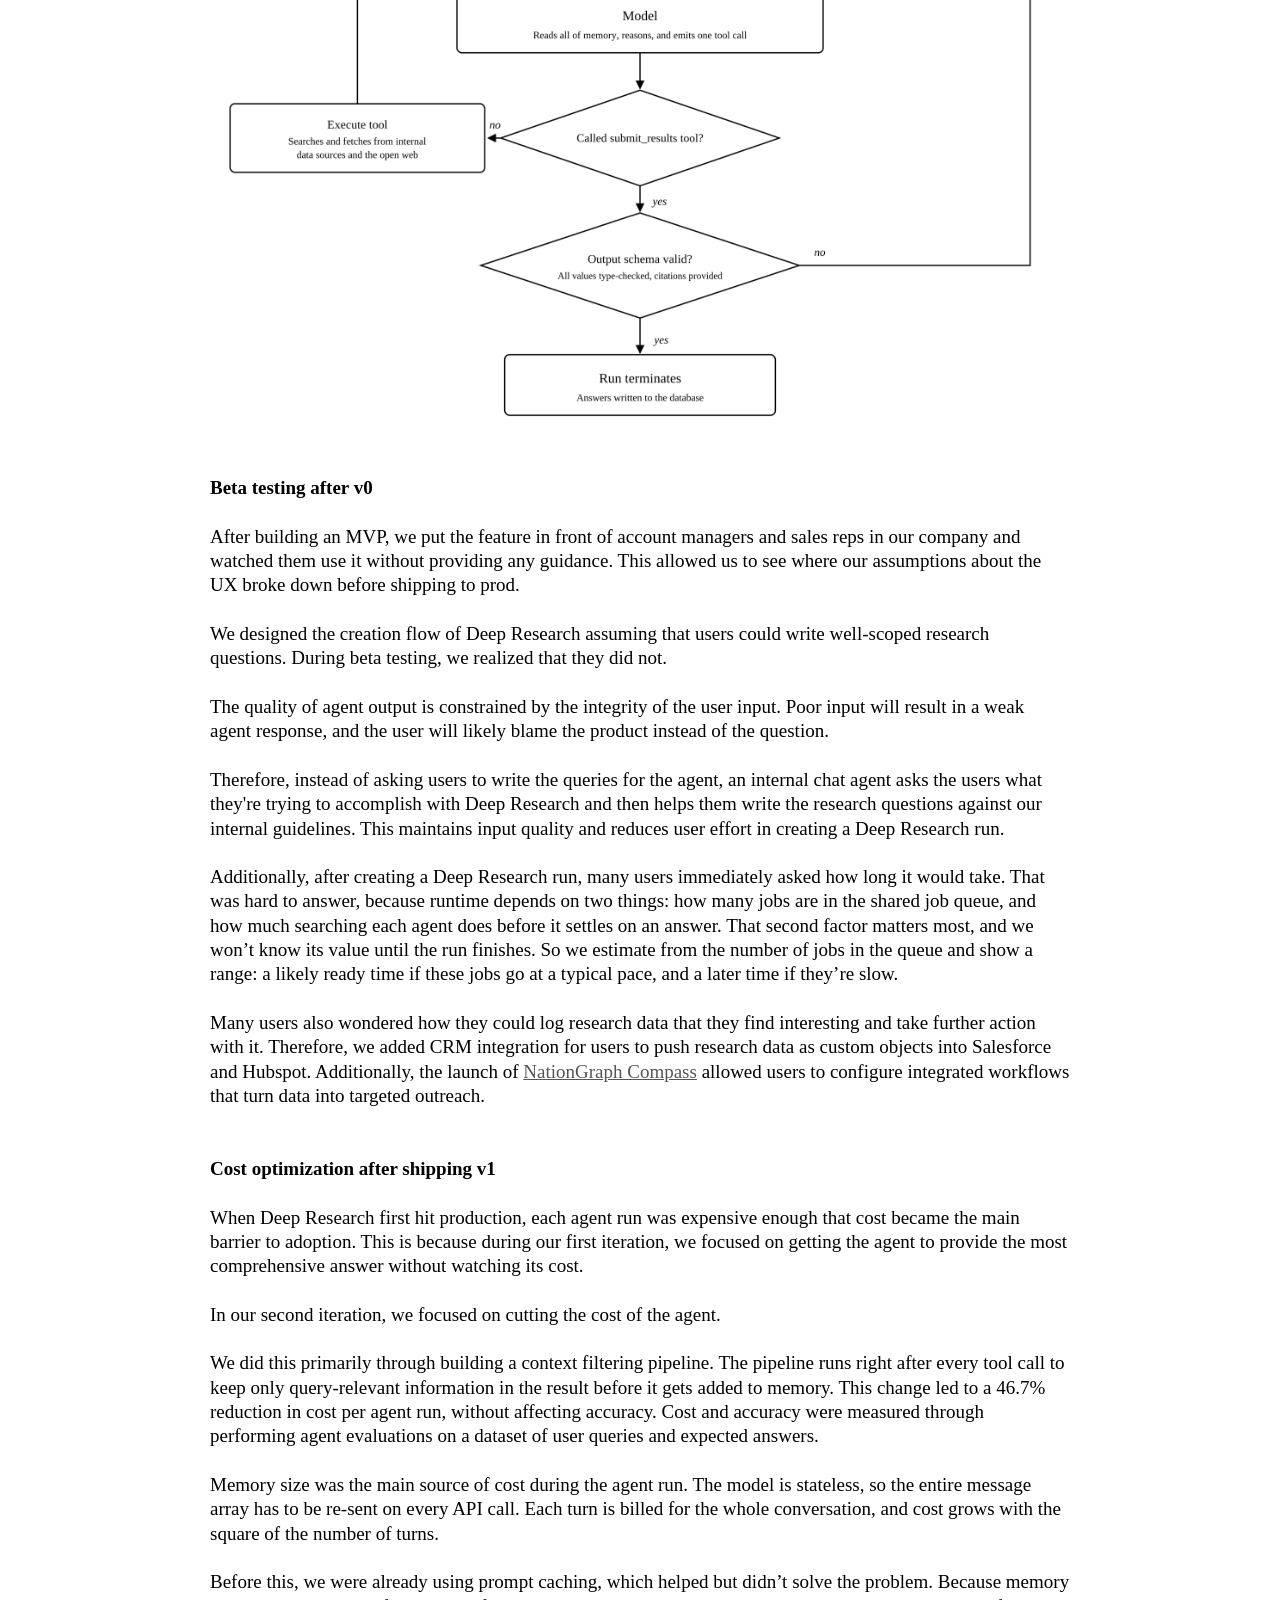
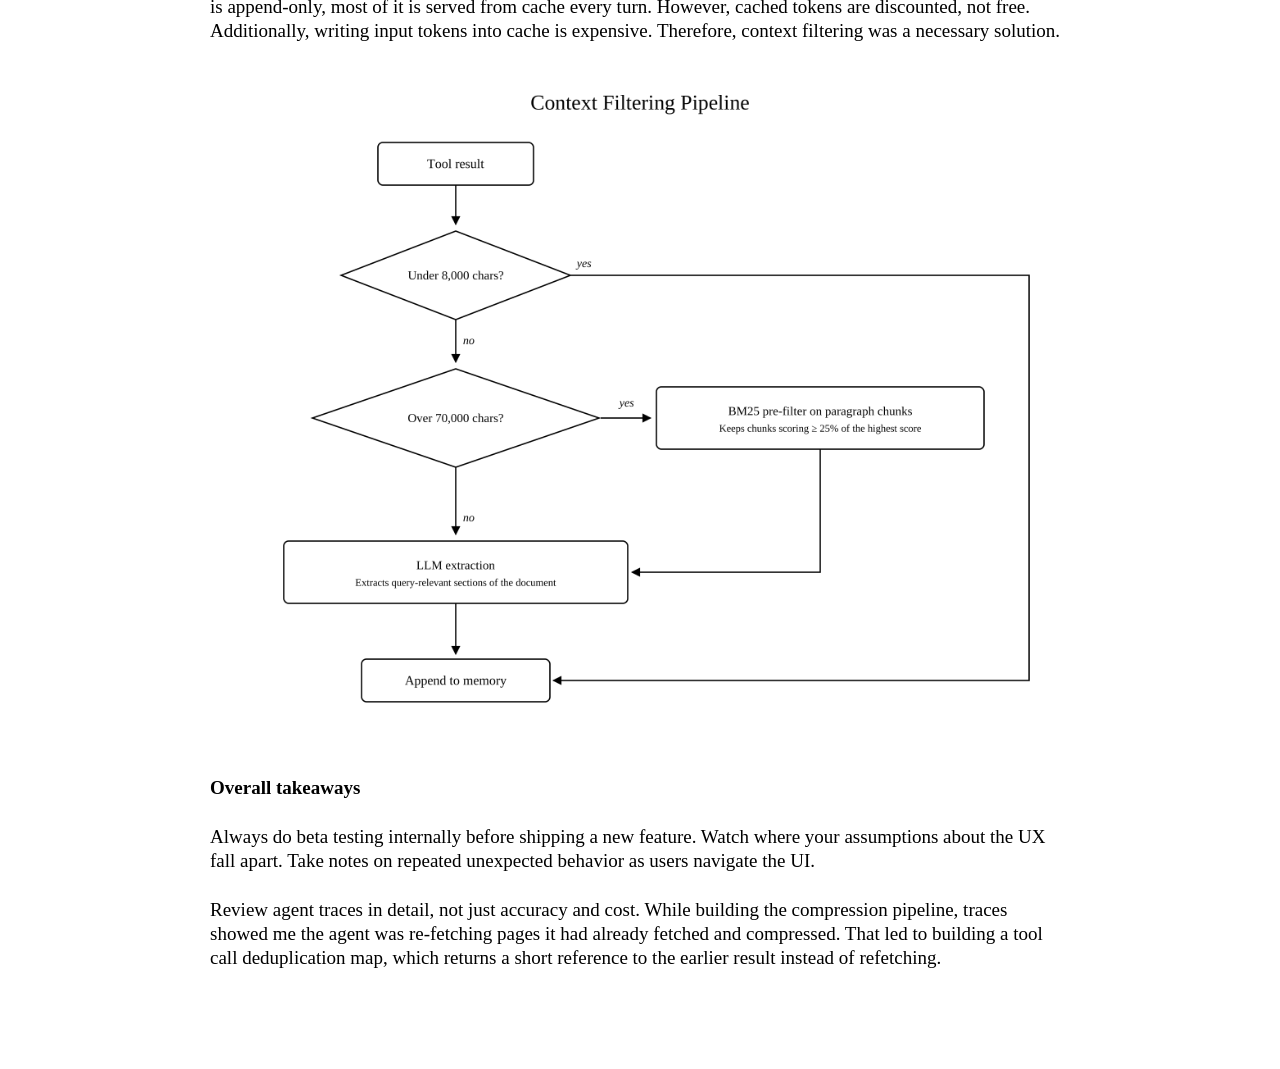
==== commit b678d4ac: "dpr blog update" ====
--- a/blog/building-a-deep-research-agent-at-nationgraph/index.html
+++ b/blog/building-a-deep-research-agent-at-nationgraph/index.html
@@ -67,7 +67,7 @@
 
       <h3>Overall takeaways</h3>
       <p>Always do beta testing internally before shipping a new feature. Watch where your assumptions about the UX fall apart. Take notes on repeated unexpected behavior as users navigate the UI.</p>
-      <p>Review agent traces in detail, not just accuracy and cost. While building the filtering pipeline, traces showed me the agent was re-fetching pages it had already fetched and filtered. That led to building a tool call deduplication map, which returns a short reference to the earlier result instead of refetching.</p>
+      <p>Review agent traces in detail, not just accuracy and cost. While building the compression pipeline, traces showed me the agent was re-fetching pages it had already fetched and compressed. That led to building a tool call deduplication map, which returns a short reference to the earlier result instead of refetching.</p>
     </main>
   </body>
 </html>
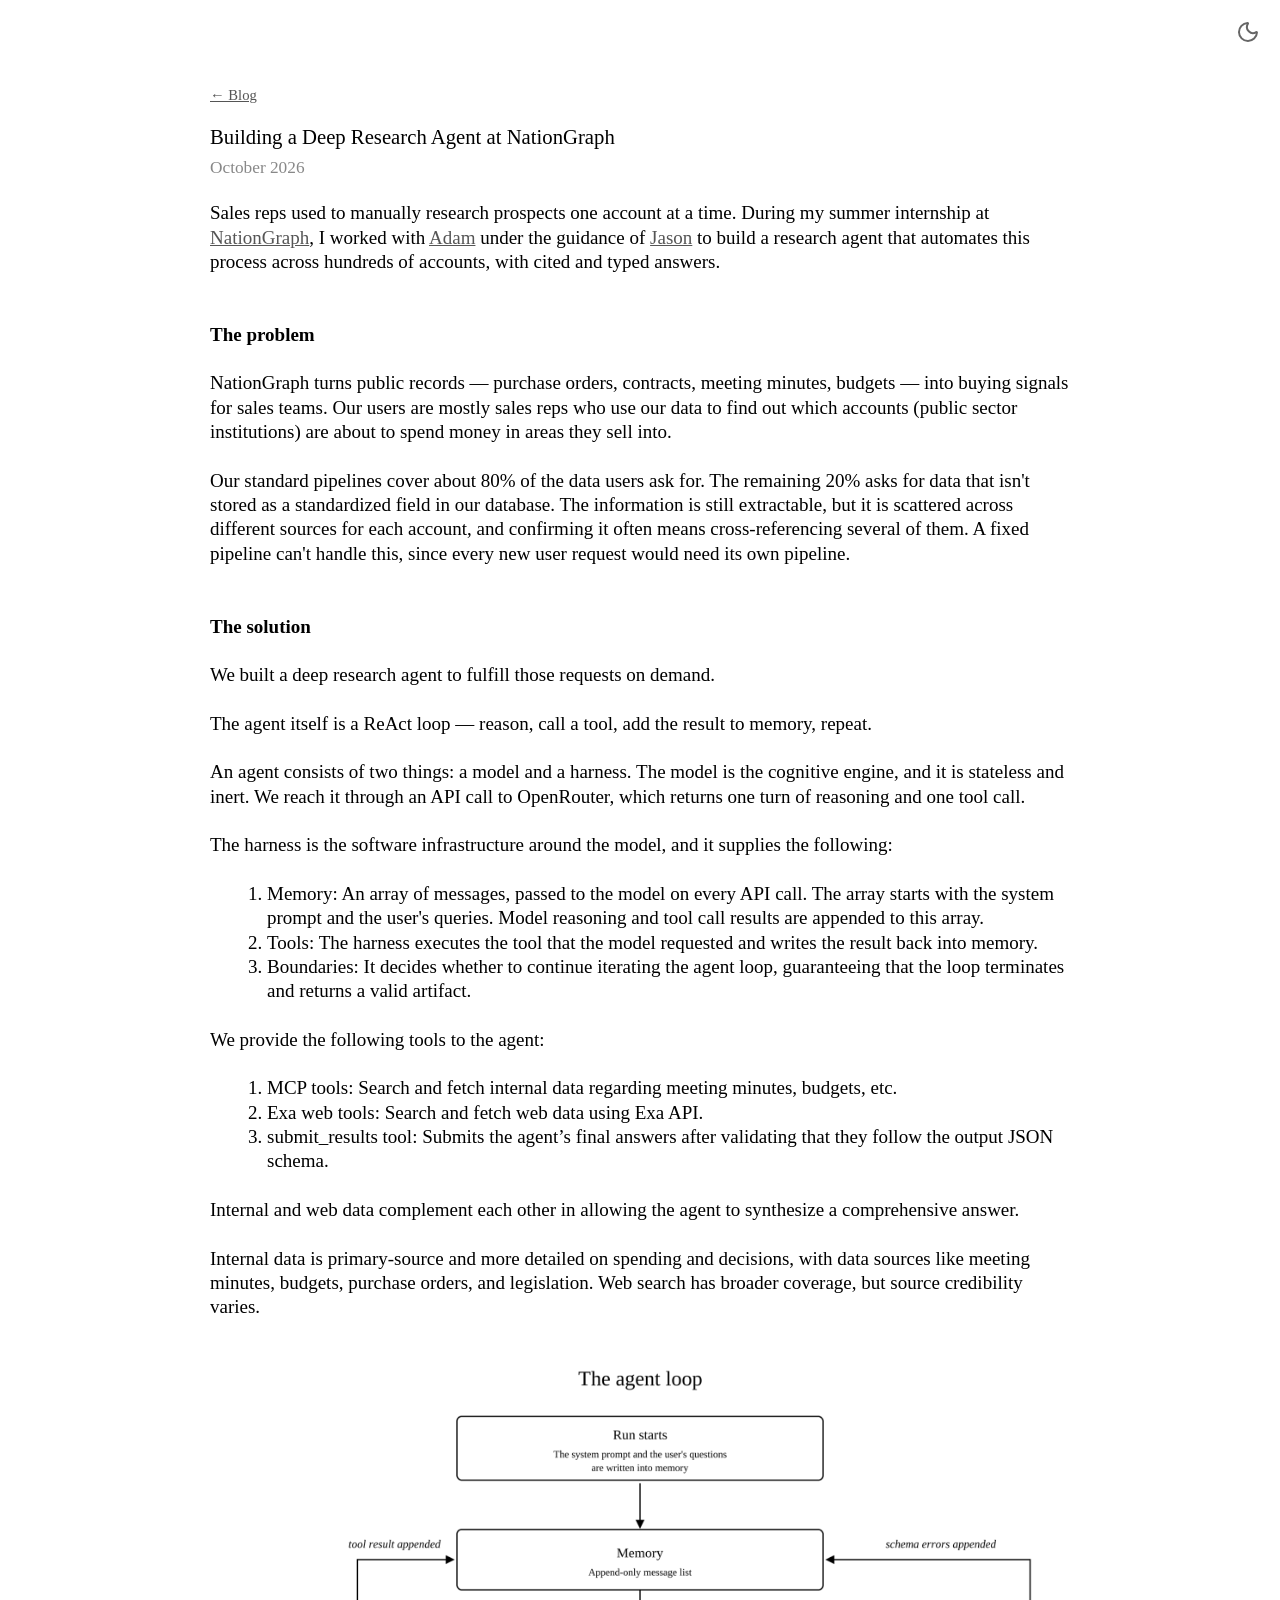
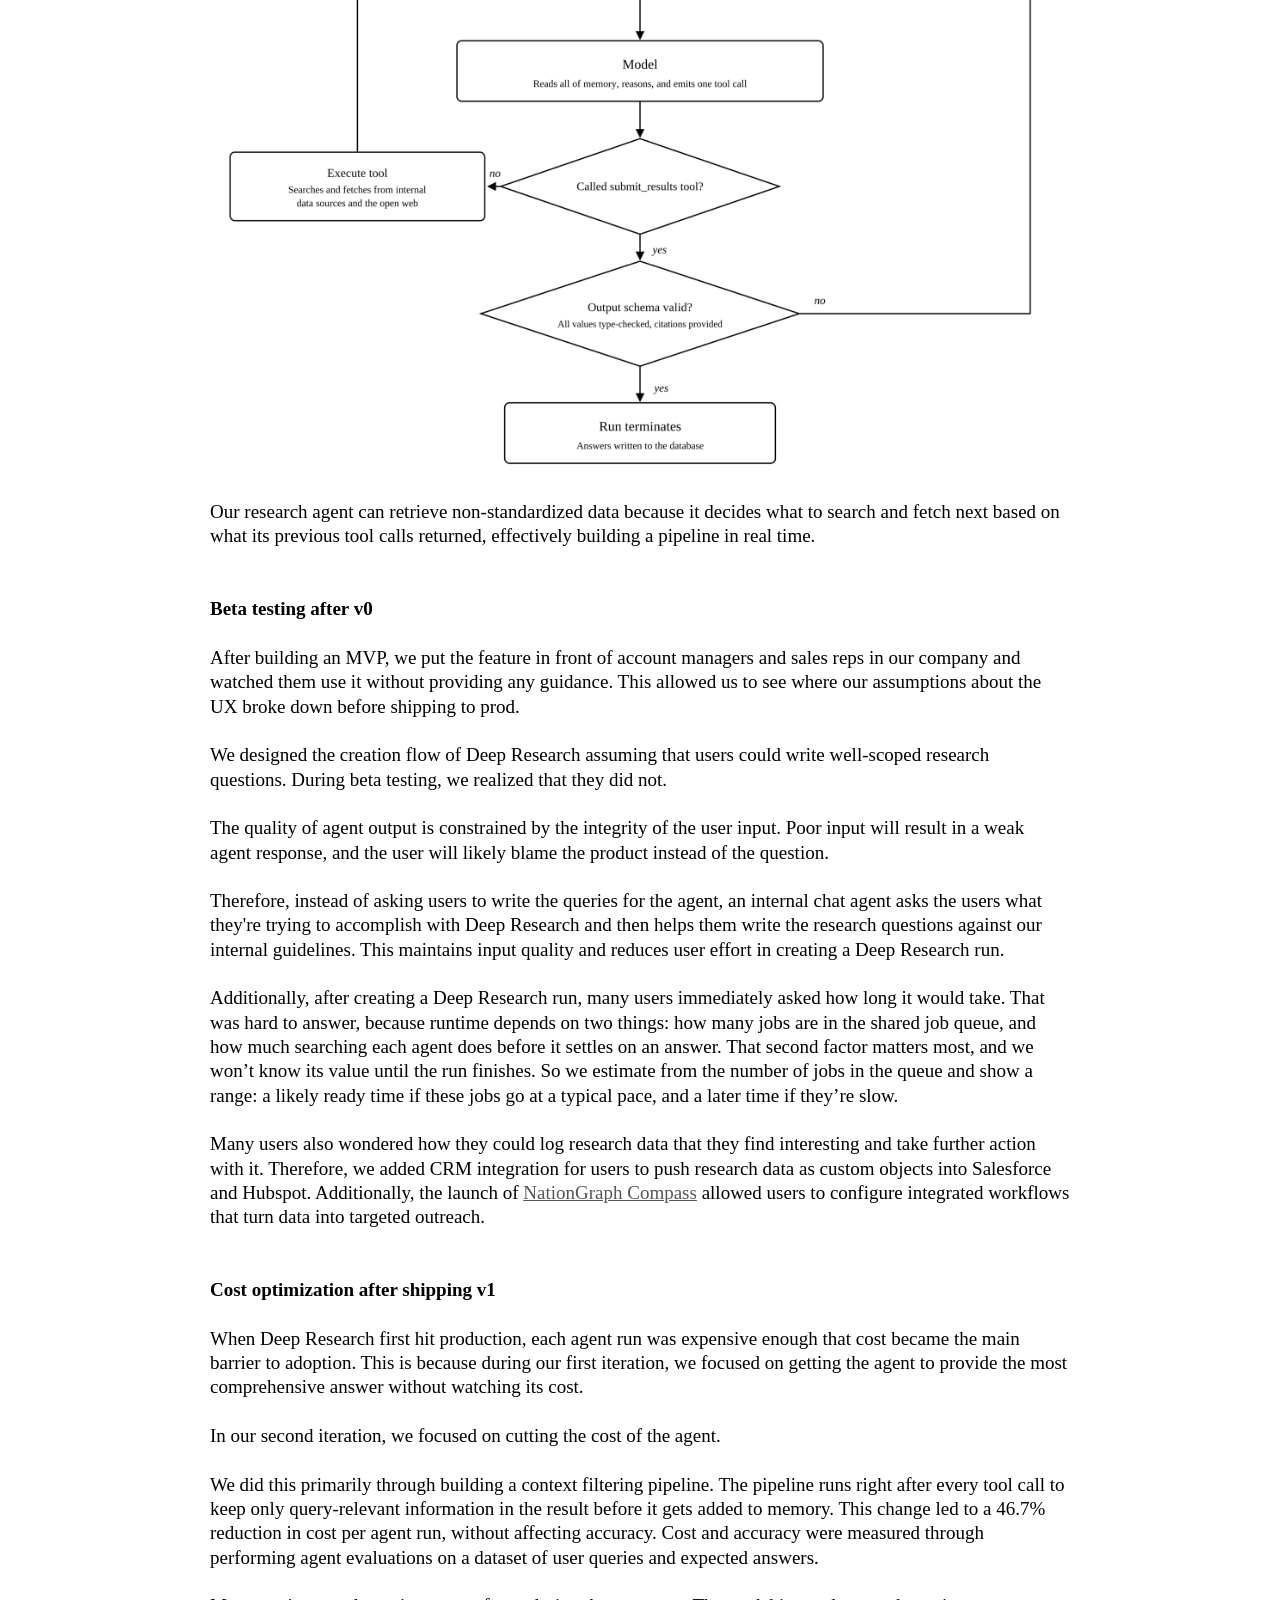
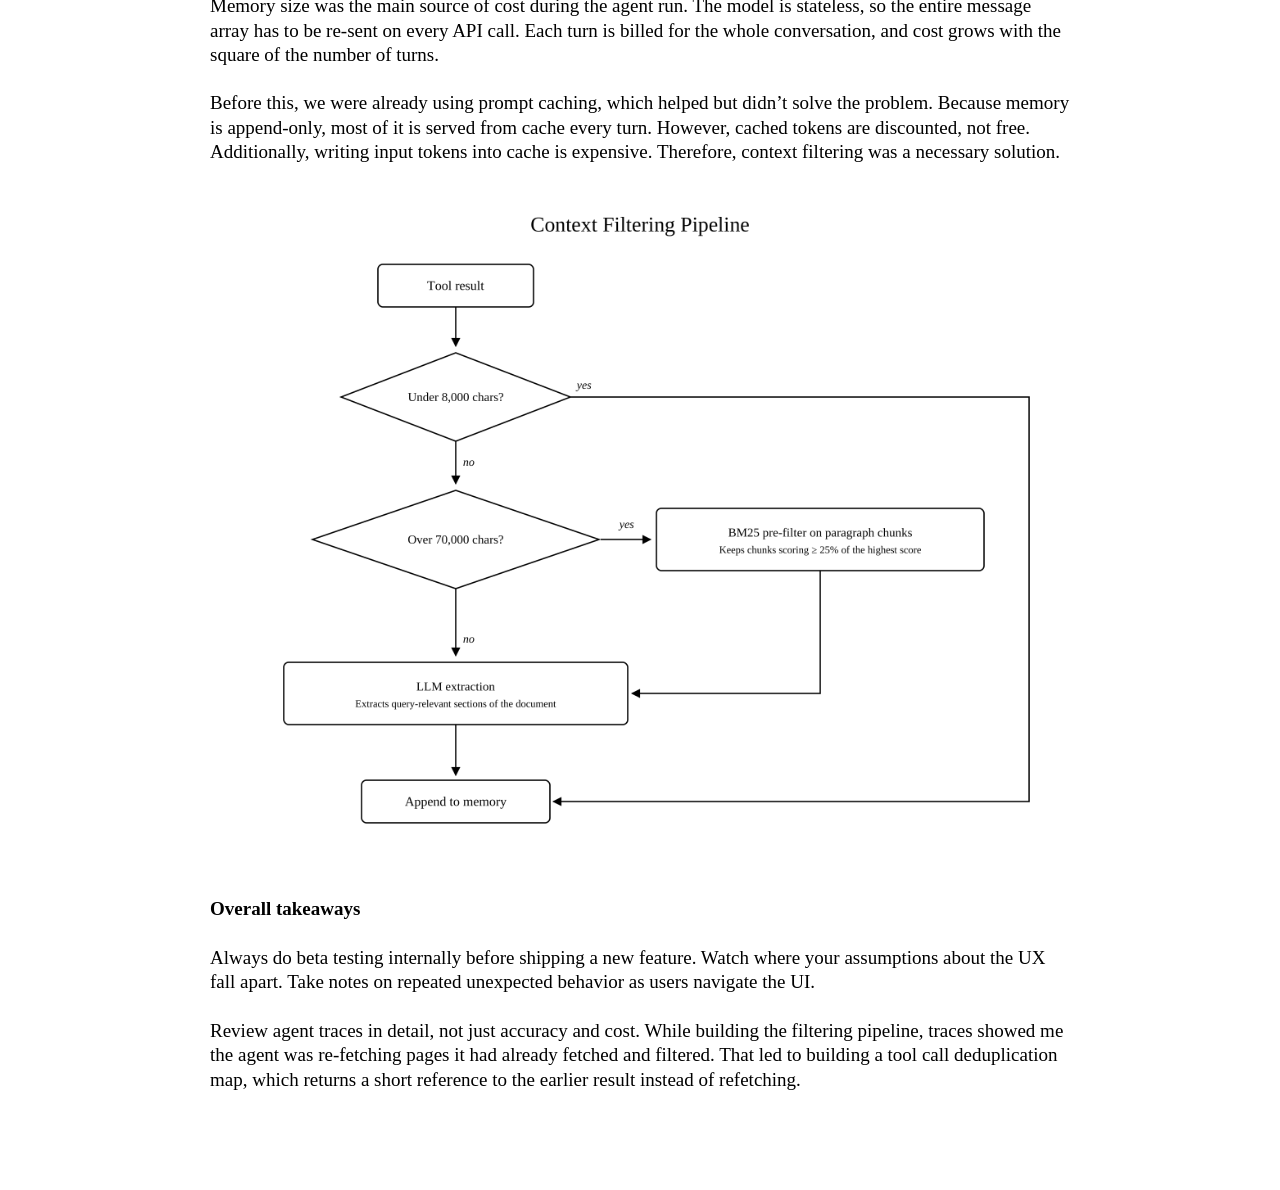
==== commit 320aa626: "dpr blog fix" ====
--- a/blog/building-a-deep-research-agent-at-nationgraph/index.html
+++ b/blog/building-a-deep-research-agent-at-nationgraph/index.html
@@ -26,7 +26,7 @@
 
       <h3>The problem</h3>
       <p>NationGraph turns public records — purchase orders, contracts, meeting minutes, budgets — into buying signals for sales teams. Our users are mostly sales reps who use our data to find out which accounts (public sector institutions) are about to spend money in areas they sell into.</p>
-      <p>Our standard pipelines cover about 80% of the data users ask for. The remaining 20% is generally ad hoc, or really specific: a customer wants a field we never thought to collect, or an enrichment on top of a signal we already have. We want to be able to satisfy these requests. However, no single request justifies building its own pipeline.</p>
+      <p>Our standard pipelines cover about 80% of the data users ask for. The remaining 20% asks for data that isn't stored as a standardized field in our database. The information is still extractable, but it is scattered across different sources for each account, and confirming it often means cross-referencing several of them. A fixed pipeline can't handle this, since every new user request would need its own pipeline.</p>
 
       <h3>The solution</h3>
       <p>We built a deep research agent to fulfill those requests on demand.</p>
@@ -44,10 +44,13 @@
         <li>Exa web tools: Search and fetch web data using Exa API.</li>
         <li>submit_results tool: Submits the agent’s final answers after validating that they follow the output JSON schema.</li>
       </ol>
-      <p>Internal and web data complement each other in allowing the agent to synthesize a comprehensive answer. Internal data is primary-source and more detailed on spending and decisions: meeting minutes, budgets, purchase orders, and legislation. Web search has broader coverage, but source credibility varies.</p>
+      <p>Internal and web data complement each other in allowing the agent to synthesize a comprehensive answer.</p>
+      <p>Internal data is primary-source and more detailed on spending and decisions, with data sources like meeting minutes, budgets, purchase orders, and legislation. Web search has broader coverage, but source credibility varies.</p>
 
       <img class="blog-figure" src="/images/building-a-deep-research-agent-at-nationgraph/agent-loop.png" alt="The agent loop: run starts, memory, model, tool execution or submit_results, schema validation, run terminates" width="2000" height="1704" />
 
+      <p>Our research agent can retrieve non-standardized data because it decides what to search and fetch next based on what its previous tool calls returned, effectively building a pipeline in real time.</p>
+      
       <h3>Beta testing after v0</h3>
       <p>After building an MVP, we put the feature in front of account managers and sales reps in our company and watched them use it without providing any guidance. This allowed us to see where our assumptions about the UX broke down before shipping to prod.</p>
       <p>We designed the creation flow of Deep Research assuming that users could write well-scoped research questions. During beta testing, we realized that they did not.</p>
@@ -67,7 +70,7 @@
 
       <h3>Overall takeaways</h3>
       <p>Always do beta testing internally before shipping a new feature. Watch where your assumptions about the UX fall apart. Take notes on repeated unexpected behavior as users navigate the UI.</p>
-      <p>Review agent traces in detail, not just accuracy and cost. While building the compression pipeline, traces showed me the agent was re-fetching pages it had already fetched and compressed. That led to building a tool call deduplication map, which returns a short reference to the earlier result instead of refetching.</p>
+      <p>Review agent traces in detail, not just accuracy and cost. While building the filtering pipeline, traces showed me the agent was re-fetching pages it had already fetched and filtered. That led to building a tool call deduplication map, which returns a short reference to the earlier result instead of refetching.</p>
     </main>
   </body>
 </html>
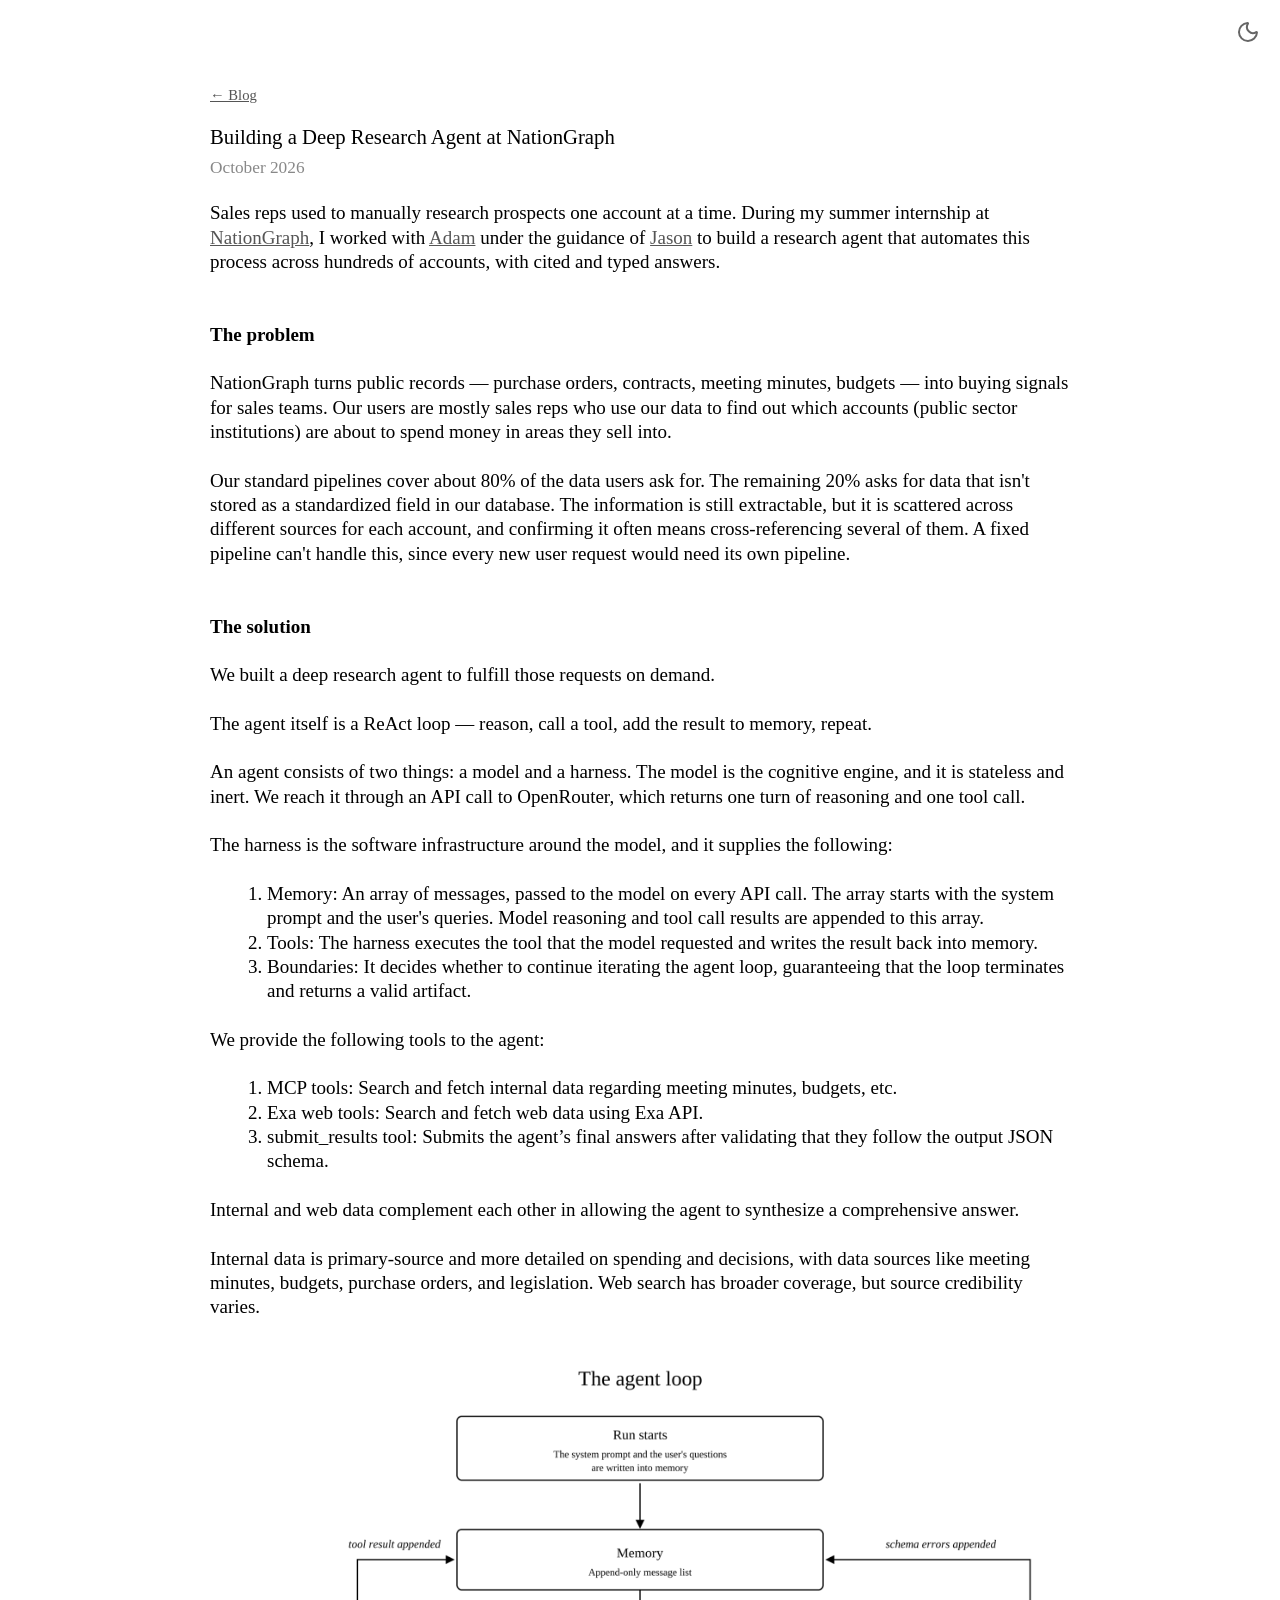
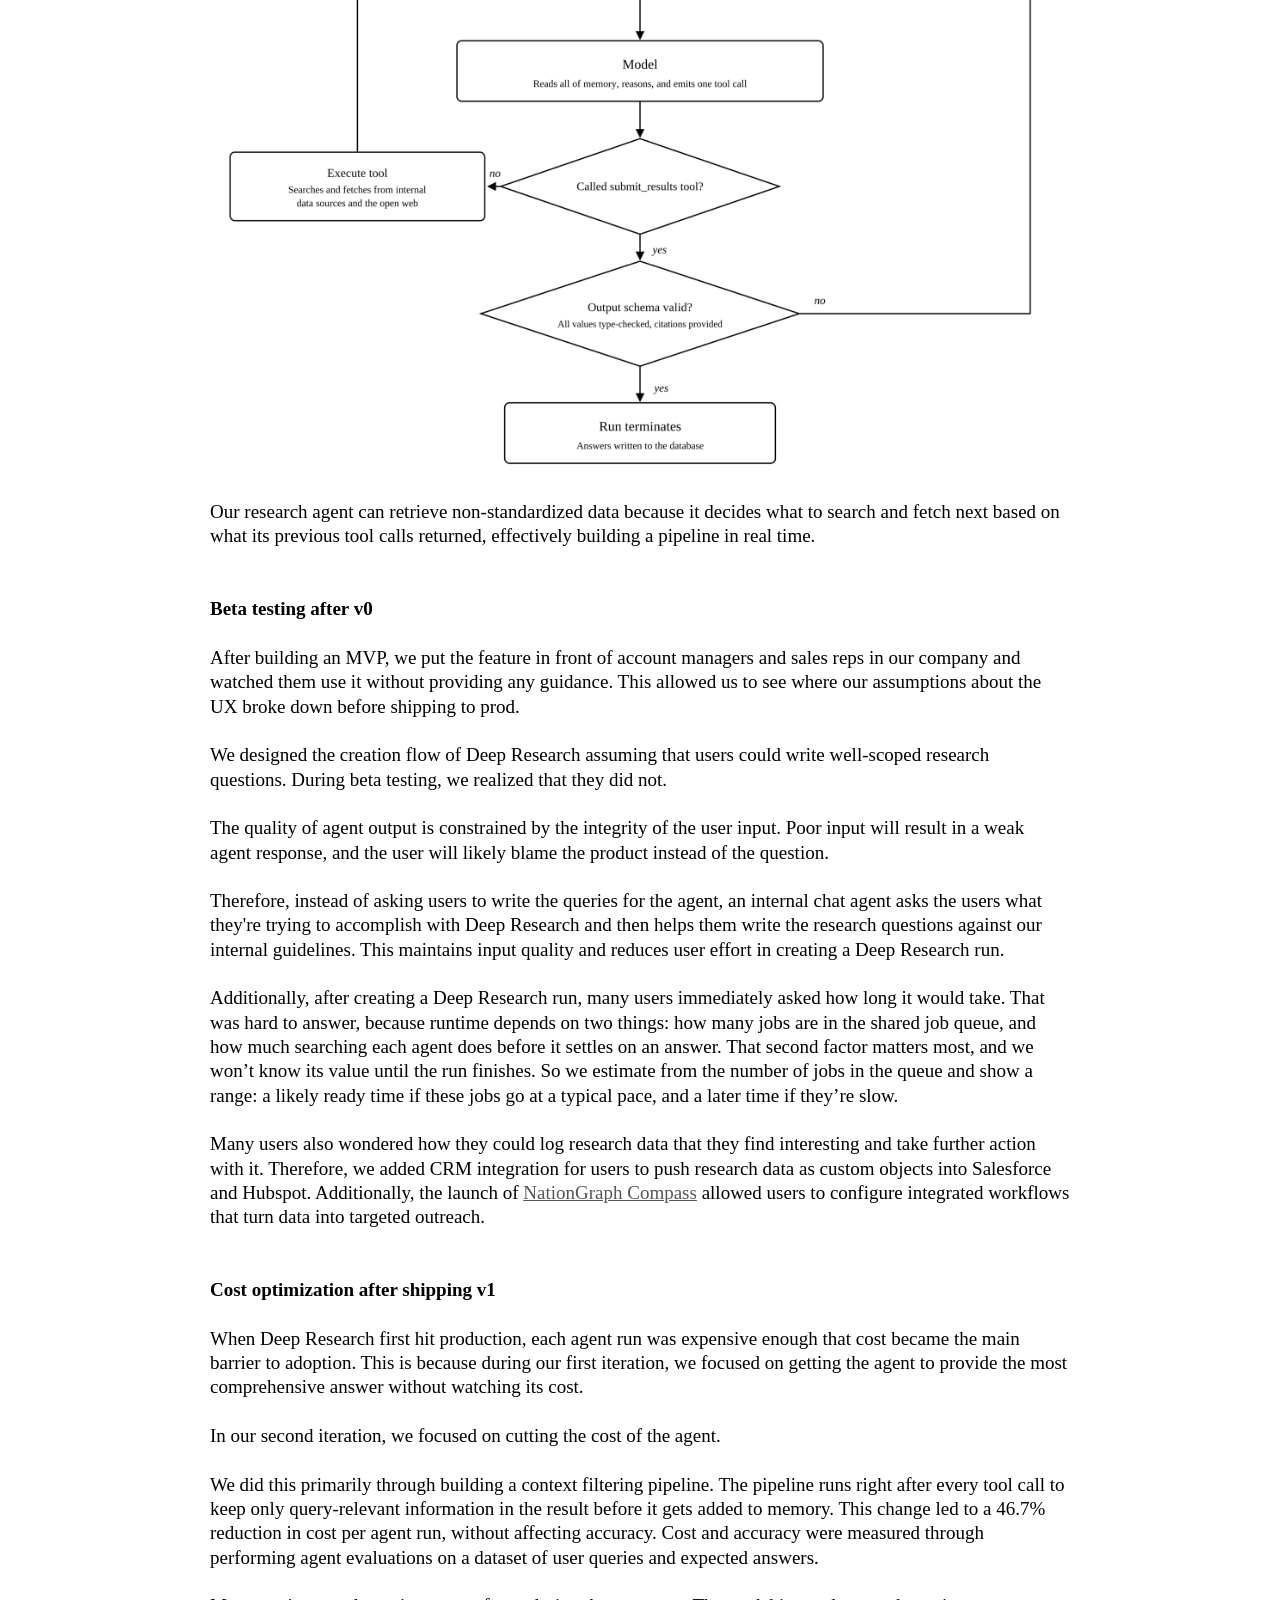
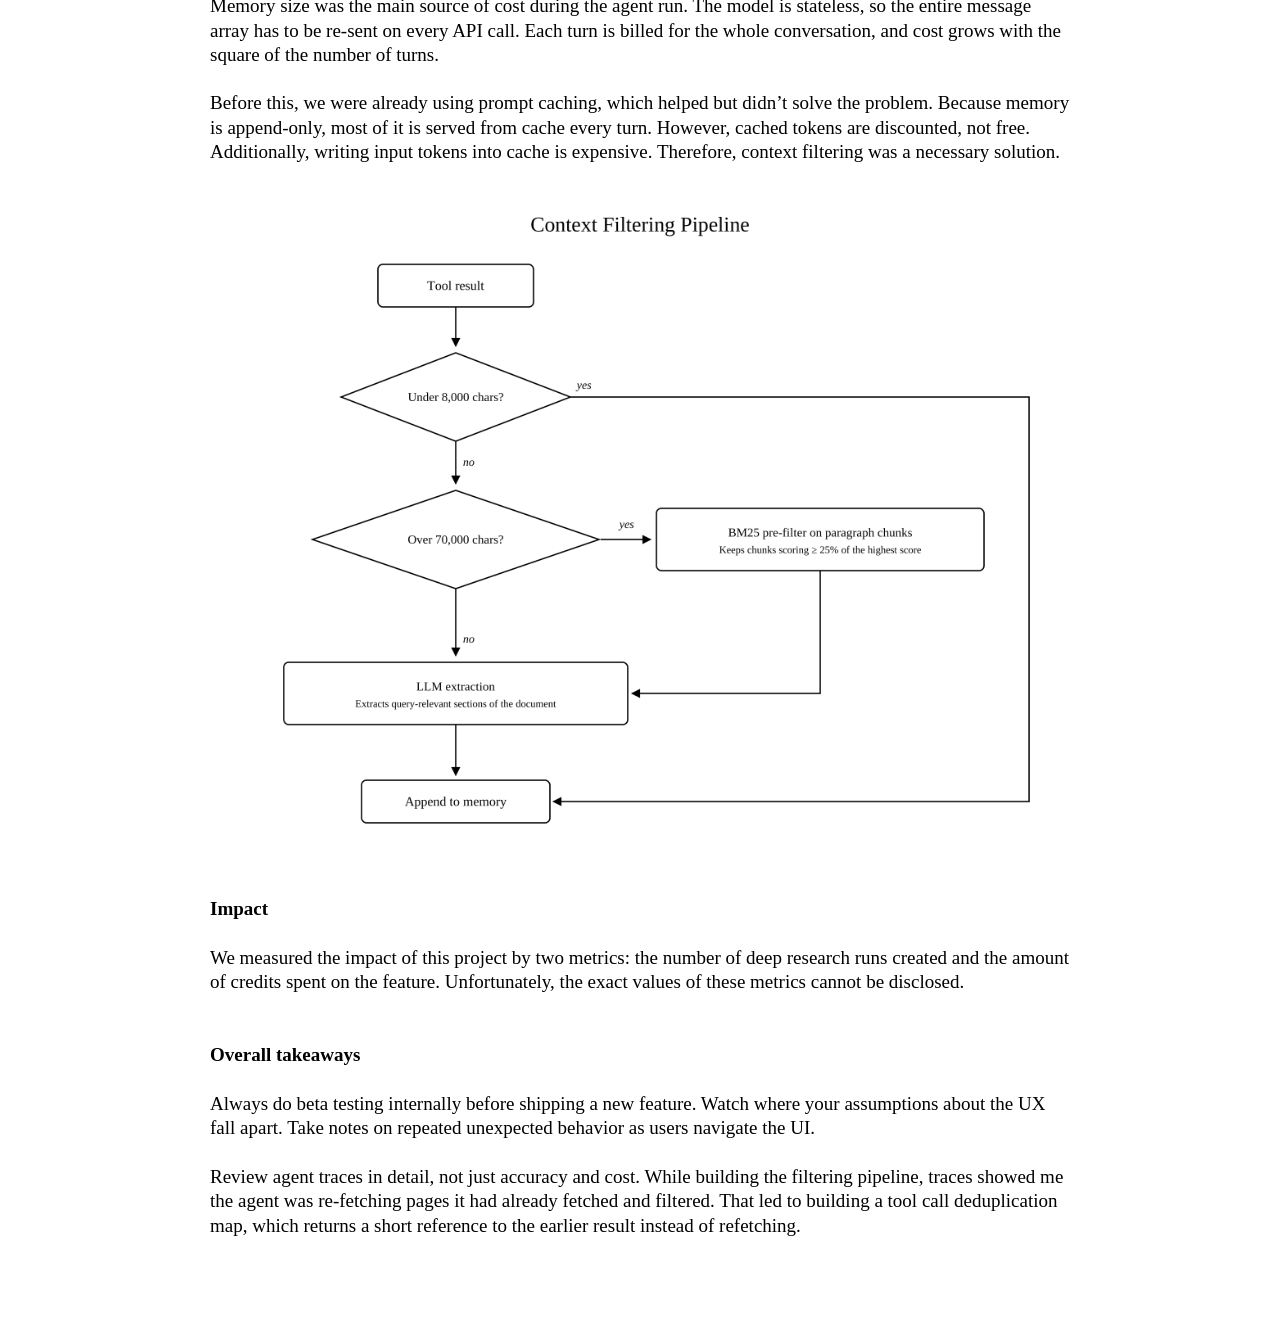
==== commit 1b13bb19: "update dpr blog" ====
--- a/blog/building-a-deep-research-agent-at-nationgraph/index.html
+++ b/blog/building-a-deep-research-agent-at-nationgraph/index.html
@@ -68,6 +68,9 @@
 
       <img class="blog-figure" src="/images/building-a-deep-research-agent-at-nationgraph/context-filtering-pipeline.png" alt="Context filtering pipeline: tool results under 8,000 characters pass through; longer ones are BM25 pre-filtered if over 70,000 characters, then LLM-extracted before being appended to memory" width="2000" height="1535" />
 
+      <h3>Impact</h3>
+      <p>We measured the impact of this project by two metrics: the number of deep research runs created and the amount of credits spent on the feature. Unfortunately, the exact values of these metrics cannot be disclosed.</p>
+
       <h3>Overall takeaways</h3>
       <p>Always do beta testing internally before shipping a new feature. Watch where your assumptions about the UX fall apart. Take notes on repeated unexpected behavior as users navigate the UI.</p>
       <p>Review agent traces in detail, not just accuracy and cost. While building the filtering pipeline, traces showed me the agent was re-fetching pages it had already fetched and filtered. That led to building a tool call deduplication map, which returns a short reference to the earlier result instead of refetching.</p>
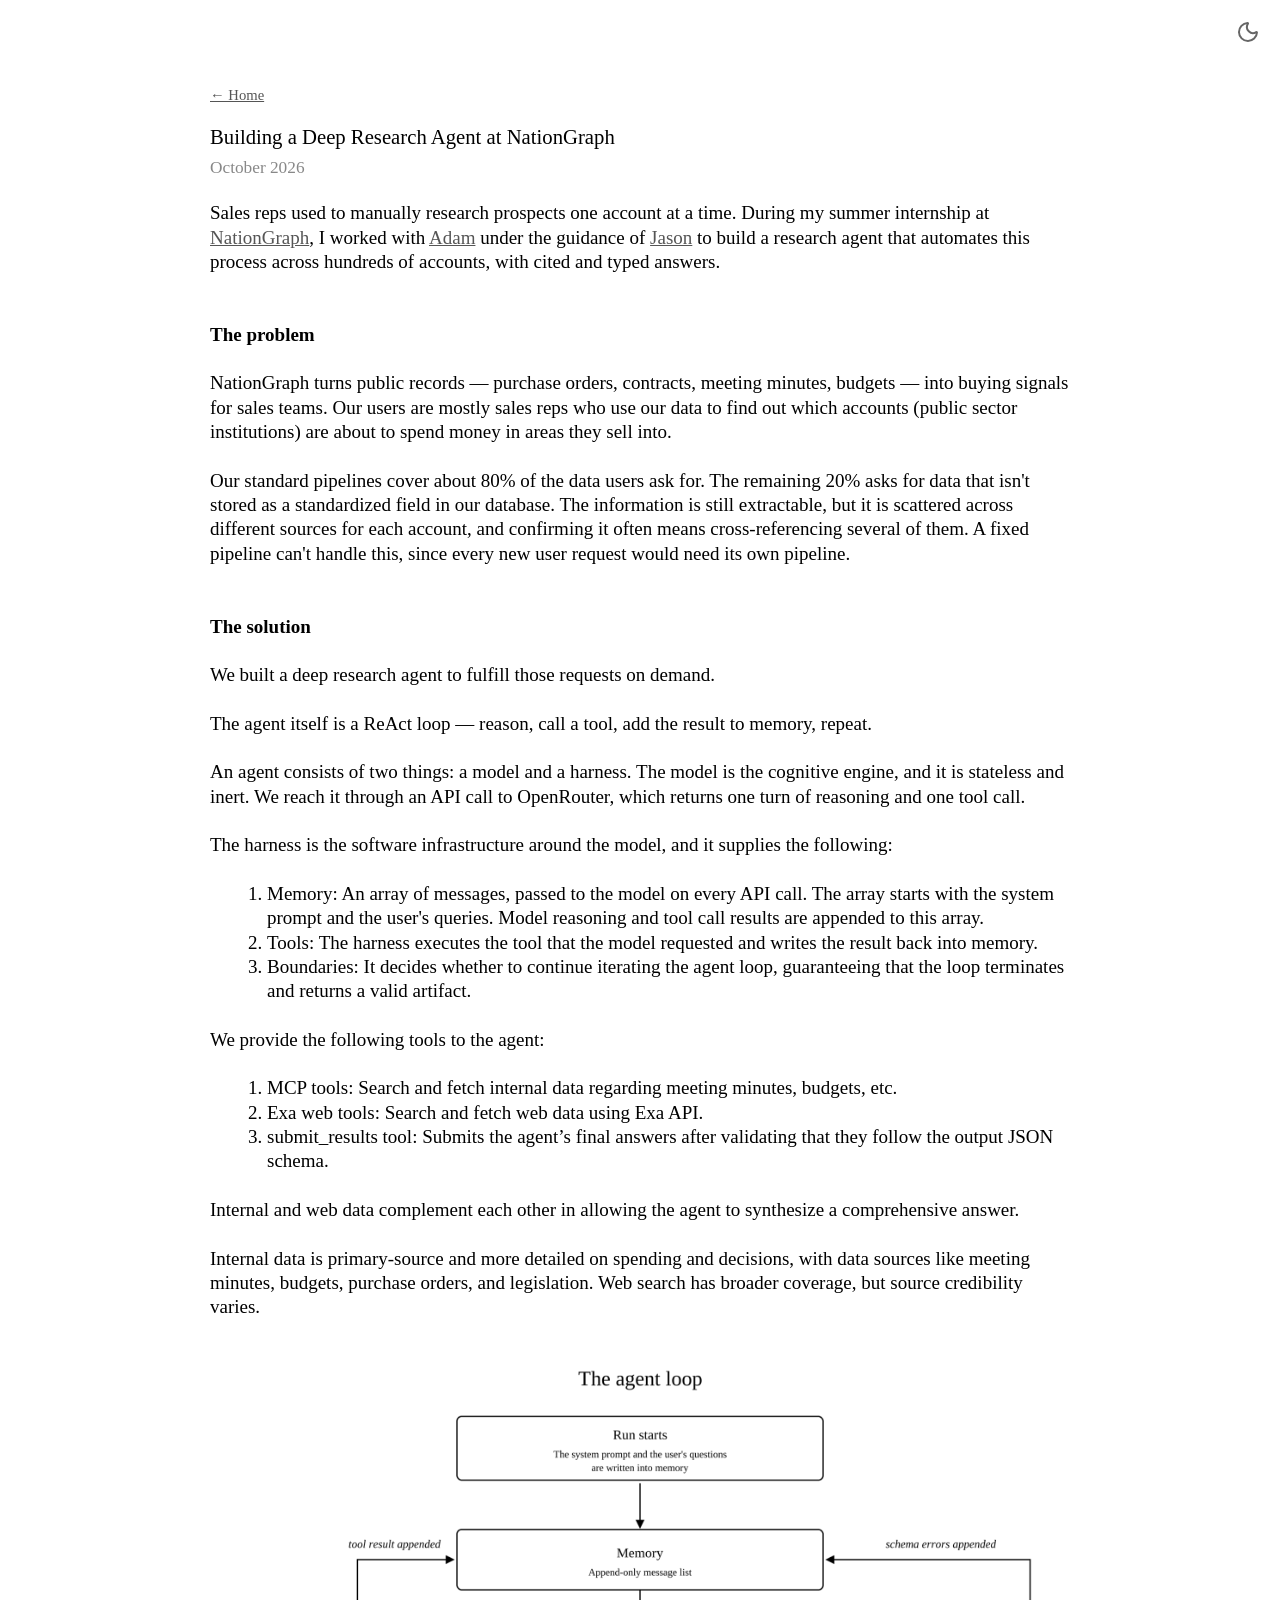
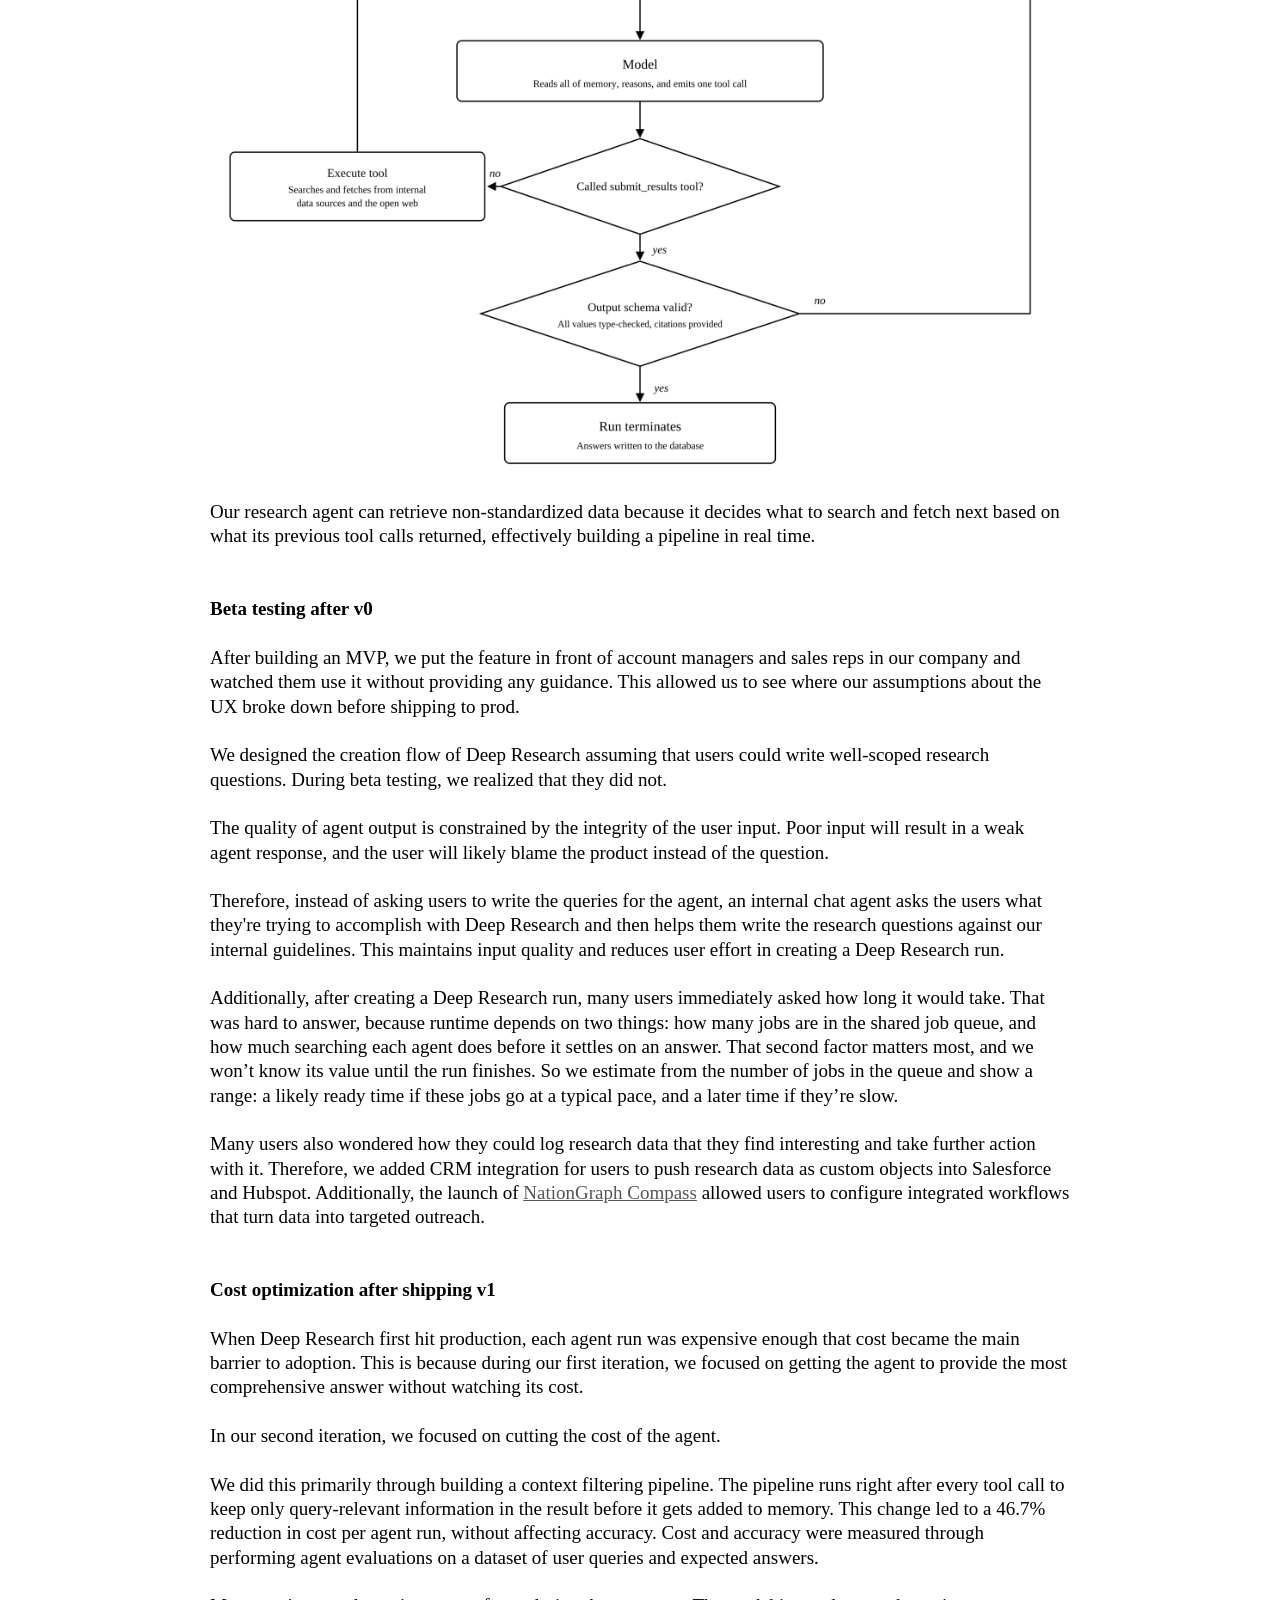
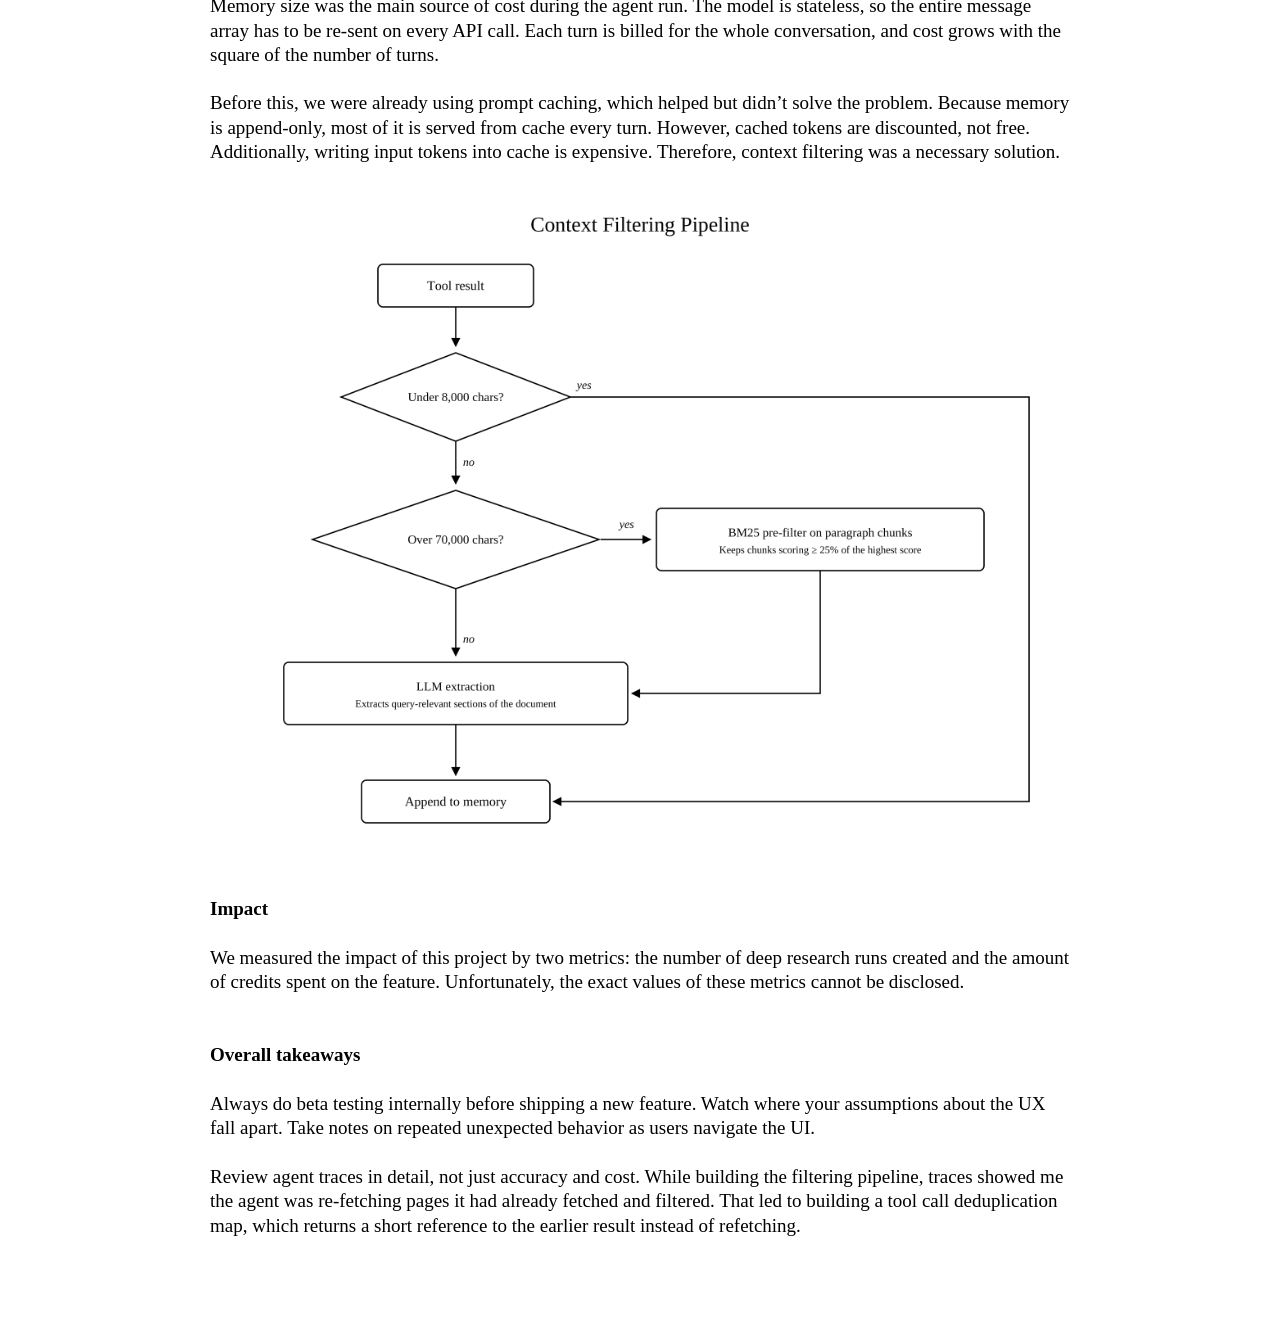
==== commit 460280d3: "move blog to main page" ====
--- a/blog/building-a-deep-research-agent-at-nationgraph/index.html
+++ b/blog/building-a-deep-research-agent-at-nationgraph/index.html
@@ -19,7 +19,7 @@
     </label>
 
     <main class="blog-post">
-      <p class="back-link"><a href="/blog">&larr; Blog</a></p>
+      <p class="back-link"><a href="/">&larr; Home</a></p>
       <h1 class="post-title">Building a Deep Research Agent at NationGraph</h1>
       <p class="post-date">October 2026</p>
       <p>Sales reps used to manually research prospects one account at a time. During my summer internship at <a href="https://www.nationgraph.com/">NationGraph</a>, I worked with <a href="https://www.linkedin.com/in/adamomarali/">Adam</a> under the guidance of <a href="https://www.linkedin.com/in/jason-cao-1a8b94149/">Jason</a> to build a research agent that automates this process across hundreds of accounts, with cited and typed answers.</p>
